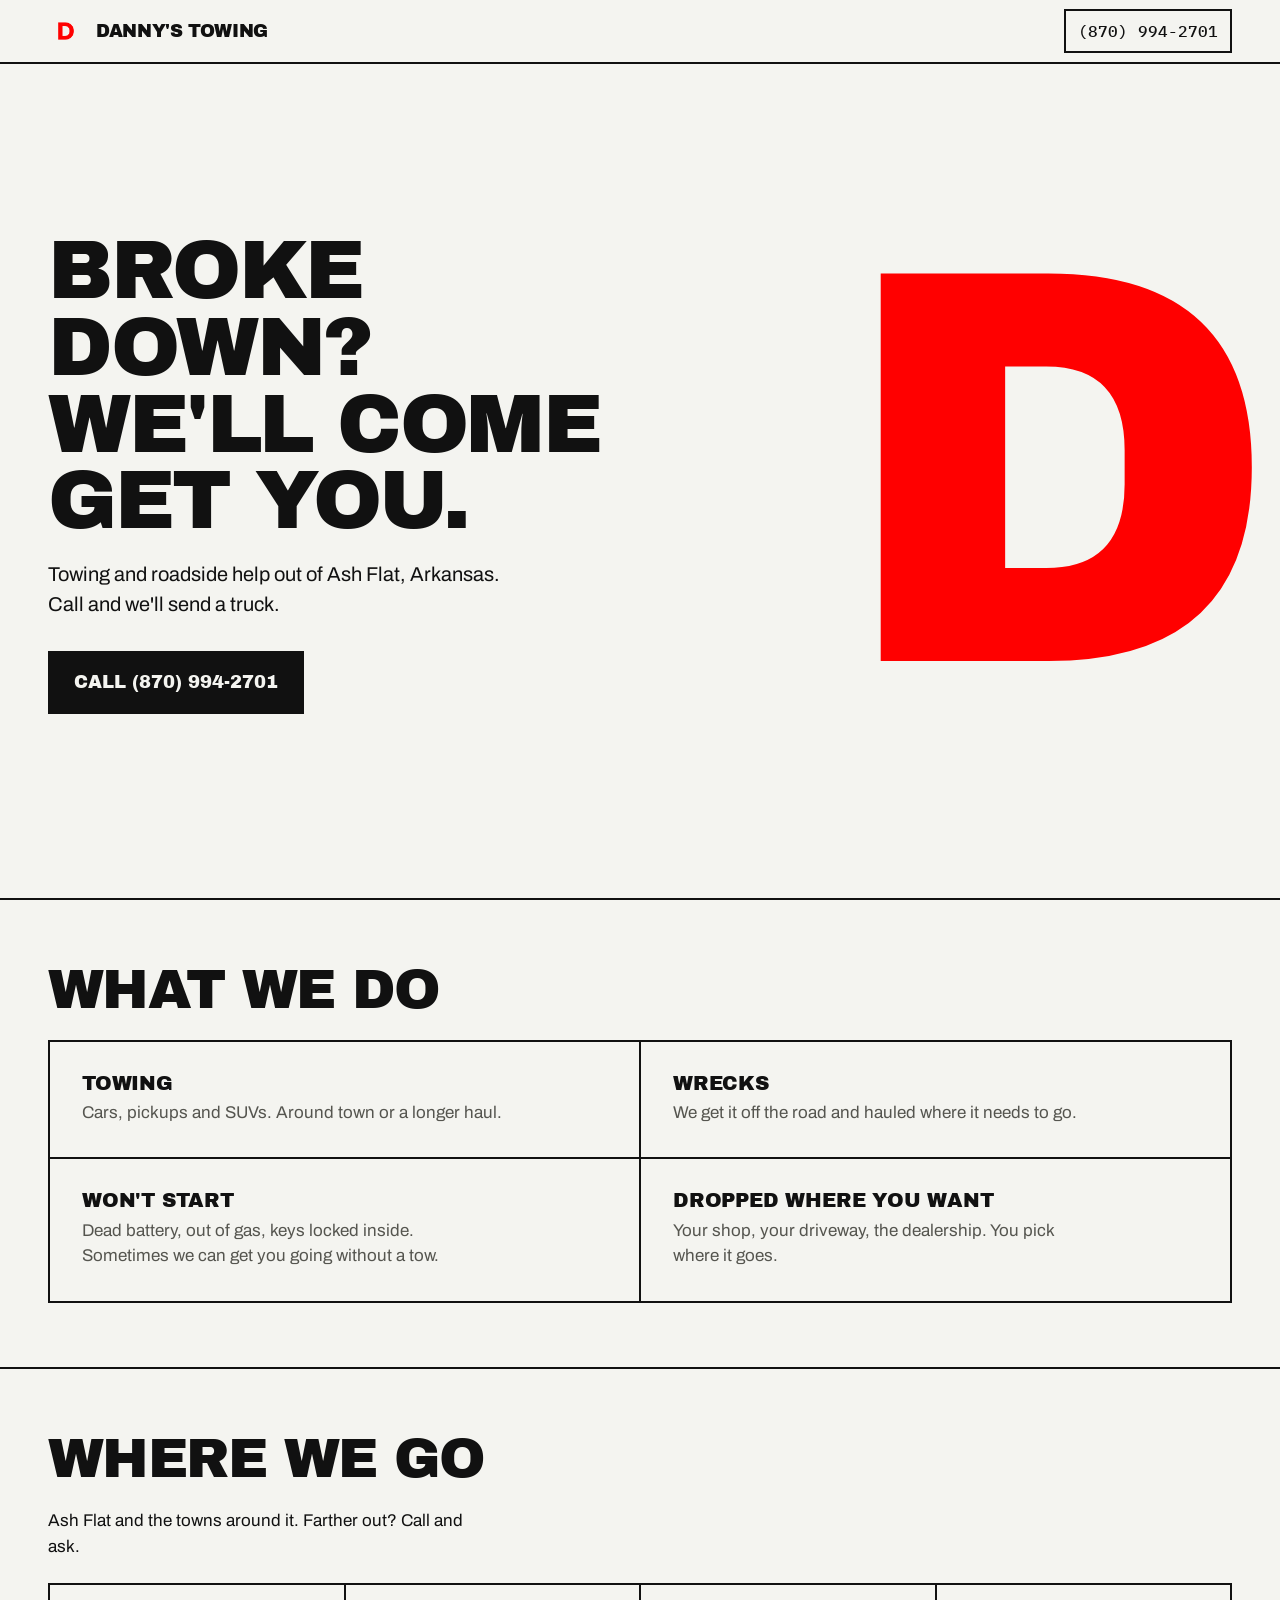
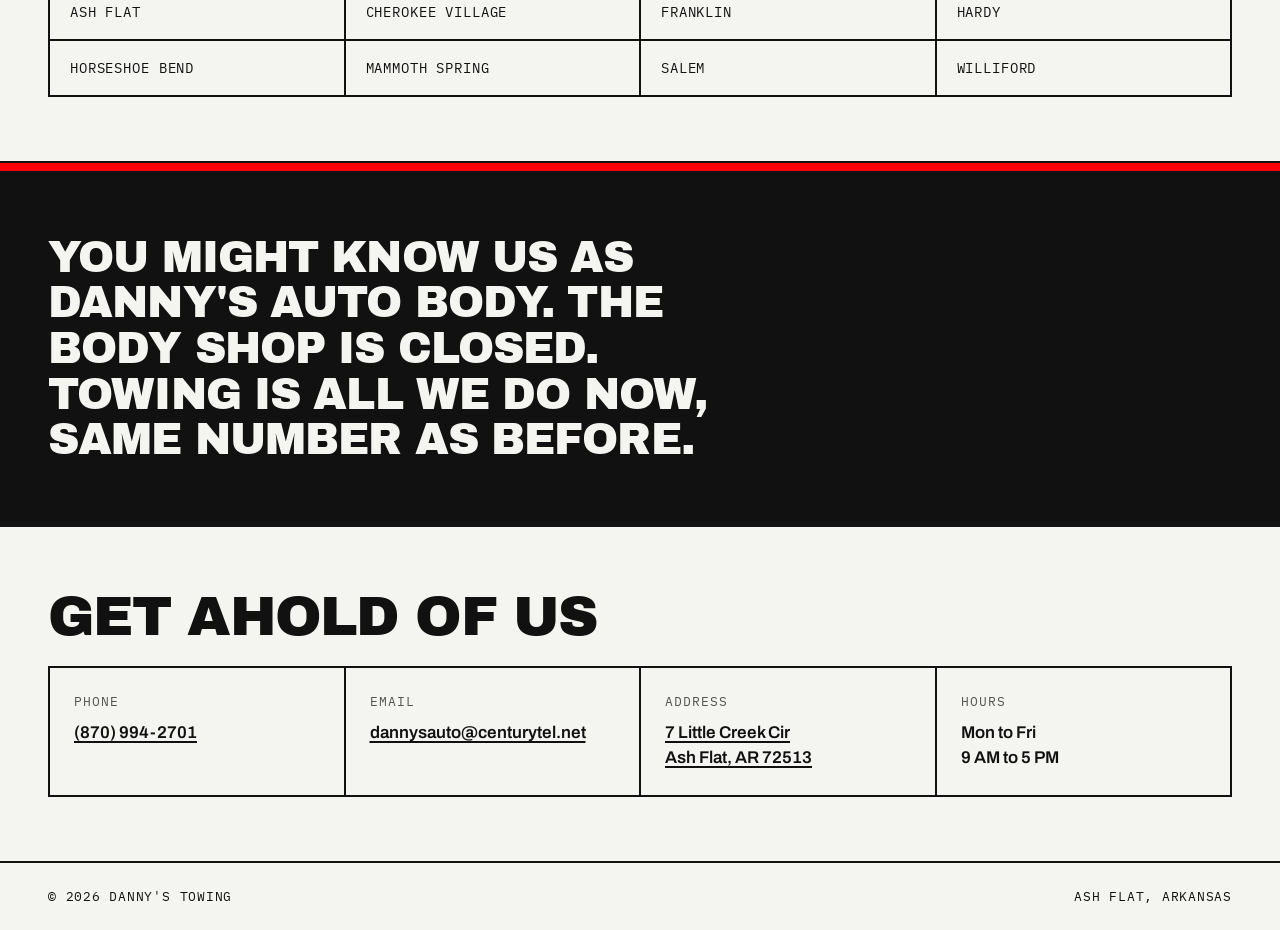
==== index.html @ 814b2eed "feat: initial one-page towing site with gate checks and repo skeleton Co-Authored-By: Claude Fable 5" ====
<!doctype html>
<html lang="en">
<head>
<meta charset="utf-8">
<meta name="viewport" content="width=device-width, initial-scale=1">
<title>Danny's Towing | Ash Flat, AR | (870) 994-2701</title>
<meta name="description" content="Towing and roadside help in Ash Flat, Cherokee Village, Hardy, Salem and the Spring River area of Arkansas. Call Danny's Towing at (870) 994-2701.">
<meta property="og:title" content="Danny's Towing, Ash Flat AR">
<meta property="og:description" content="Broke down? Call (870) 994-2701 and we'll send a truck.">
<meta property="og:type" content="website">
<link rel="icon" href="assets/d-mark.png">
<link rel="preconnect" href="https://fonts.googleapis.com">
<link rel="preconnect" href="https://fonts.gstatic.com" crossorigin>
<link href="https://fonts.googleapis.com/css2?family=Archivo+Black&family=Archivo:wght@400;600&family=IBM+Plex+Mono:wght@400;500&display=swap" rel="stylesheet">
<link rel="stylesheet" href="style.css">
<script type="application/ld+json">
{
  "@context": "https://schema.org",
  "@type": "AutomotiveBusiness",
  "name": "Danny's Towing",
  "alternateName": "Danny's Auto Body Sales & Towing",
  "telephone": "+18709942701",
  "email": "dannysauto@centurytel.net",
  "url": "https://dannystowing.net/",
  "address": {
    "@type": "PostalAddress",
    "streetAddress": "7 Little Creek Cir",
    "addressLocality": "Ash Flat",
    "addressRegion": "AR",
    "postalCode": "72513",
    "addressCountry": "US"
  },
  "openingHoursSpecification": [{
    "@type": "OpeningHoursSpecification",
    "dayOfWeek": ["Monday", "Tuesday", "Wednesday", "Thursday", "Friday"],
    "opens": "09:00",
    "closes": "17:00"
  }],
  "areaServed": [
    {"@type": "City", "name": "Ash Flat"},
    {"@type": "City", "name": "Cherokee Village"},
    {"@type": "City", "name": "Franklin"},
    {"@type": "City", "name": "Hardy"},
    {"@type": "City", "name": "Horseshoe Bend"},
    {"@type": "City", "name": "Mammoth Spring"},
    {"@type": "City", "name": "Salem"},
    {"@type": "City", "name": "Williford"}
  ]
}
</script>
</head>
<body>

<header class="top">
  <a class="brand" href="#top"><img src="assets/d-mark.png" alt="" width="36" height="36"><span>Danny's Towing</span></a>
  <a class="top-call" href="tel:+18709942701">(870) 994-2701</a>
</header>

<main id="top">

<section class="hero">
  <div class="hero-copy">
    <h1>Broke down?<br>We'll come get you.</h1>
    <p>Towing and roadside help out of Ash Flat, Arkansas. Call and we'll send a truck.</p>
    <a class="btn" href="tel:+18709942701">Call (870) 994-2701</a>
  </div>
  <div class="hero-mark" aria-hidden="true">D</div>
</section>

<section class="services" id="services">
  <h2>What we do</h2>
  <div class="grid">
    <div>
      <h3>Towing</h3>
      <p>Cars, pickups and SUVs. Around town or a longer haul.</p>
    </div>
    <div>
      <h3>Wrecks</h3>
      <p>We get it off the road and hauled where it needs to go.</p>
    </div>
    <div>
      <h3>Won't start</h3>
      <p>Dead battery, out of gas, keys locked inside. Sometimes we can get you going without a tow.</p>
    </div>
    <div>
      <h3>Dropped where you want</h3>
      <p>Your shop, your driveway, the dealership. You pick where it goes.</p>
    </div>
  </div>
</section>

<section class="areas" id="areas">
  <h2>Where we go</h2>
  <p>Ash Flat and the towns around it. Farther out? Call and ask.</p>
  <ul class="towns">
    <li>Ash Flat</li>
    <li>Cherokee Village</li>
    <li>Franklin</li>
    <li>Hardy</li>
    <li>Horseshoe Bend</li>
    <li>Mammoth Spring</li>
    <li>Salem</li>
    <li>Williford</li>
  </ul>
</section>

<section class="about">
  <p>You might know us as Danny's Auto Body. The body shop is closed. Towing is all we do now, same number as before.</p>
</section>

<section class="contact" id="contact">
  <h2>Get ahold of us</h2>
  <dl>
    <div>
      <dt>Phone</dt>
      <dd><a href="tel:+18709942701">(870) 994-2701</a></dd>
    </div>
    <div>
      <dt>Email</dt>
      <dd><a href="mailto:dannysauto@centurytel.net">dannysauto@centurytel.net</a></dd>
    </div>
    <div>
      <dt>Address</dt>
      <dd><a href="https://www.google.com/maps/search/?api=1&amp;query=7+Little+Creek+Cir+Ash+Flat+AR+72513" rel="noopener">7 Little Creek Cir<br>Ash Flat, AR 72513</a></dd>
    </div>
    <div>
      <dt>Hours</dt>
      <dd>Mon to Fri<br>9 AM to 5 PM</dd>
    </div>
  </dl>
</section>

</main>

<footer>
  <span>&copy; 2026 Danny's Towing</span>
  <span>Ash Flat, Arkansas</span>
</footer>

<a class="call-bar" href="tel:+18709942701">Call (870) 994-2701</a>

</body>
</html>
---- style.css ----
/* Danny's Towing. Swiss industrial print: paper, ink, one red. No radius, no shadows, no motion. */
:root {
  --paper: #F4F4F0;
  --ink: #111111;
  --red: #FF0000;
  --mute: #55554F;
  --display: "Archivo Black", "Arial Black", sans-serif;
  --body: "Archivo", Arial, sans-serif;
  --mono: "IBM Plex Mono", "Courier New", monospace;
  --pad: clamp(1rem, 4vw, 3rem);
}
* { box-sizing: border-box; }
body {
  margin: 0;
  background: var(--paper);
  color: var(--ink);
  font-family: var(--body);
  font-size: 1.0625rem;
  line-height: 1.5;
}
a { color: inherit; }
img { display: block; }
h1, h2, h3 {
  font-family: var(--display);
  font-weight: 400;
  text-transform: uppercase;
  letter-spacing: -0.03em;
  line-height: 0.92;
  margin: 0;
}
h2 { font-size: clamp(2rem, 5vw, 3.5rem); margin-bottom: 1.5rem; }
h3 { font-size: 1.25rem; letter-spacing: -0.01em; margin-bottom: 0.5rem; }
p { margin: 0 0 1rem; max-width: 42ch; }

/* header */
.top {
  position: sticky; top: 0; z-index: 10;
  display: flex; align-items: center; justify-content: space-between;
  height: 64px; padding: 0 var(--pad);
  background: var(--paper);
  border-bottom: 2px solid var(--ink);
}
.brand { display: flex; align-items: center; gap: 0.75rem; text-decoration: none; font-family: var(--display); font-size: 1.125rem; text-transform: uppercase; letter-spacing: -0.02em; white-space: nowrap; }
.top-call { font-family: var(--mono); font-weight: 500; font-size: 1rem; text-decoration: none; padding: 0.5rem 0.75rem; border: 2px solid var(--ink); white-space: nowrap; }
.top-call:hover { background: var(--ink); color: var(--paper); }

/* hero */
.hero {
  display: grid; grid-template-columns: 1fr 1fr; align-items: center;
  min-height: calc(100dvh - 64px);
  padding: 2rem var(--pad) 3rem;
  border-bottom: 2px solid var(--ink);
  overflow: hidden;
}
.hero h1 { font-size: clamp(2.5rem, 6.5vw, 5.5rem); margin-bottom: 1.25rem; }
.hero p { font-size: 1.25rem; margin-bottom: 2rem; }
.hero-mark {
  font-family: var(--display); color: var(--red);
  font-size: clamp(14rem, 44vw, 38rem); line-height: 0.75;
  justify-self: end; margin-right: -0.08em; user-select: none;
}
.btn {
  display: inline-block; text-decoration: none;
  font-family: var(--display); text-transform: uppercase; font-size: 1.125rem;
  background: var(--ink); color: var(--paper);
  padding: 1rem 1.5rem; border: 2px solid var(--ink);
  white-space: nowrap;
}
.btn:hover { background: var(--red); border-color: var(--red); }
.btn:active, .call-bar:active, .top-call:active { transform: translateY(1px); }

/* sections */
section { padding: 4rem var(--pad); }
.services { border-bottom: 2px solid var(--ink); }
.grid { display: grid; grid-template-columns: 1fr 1fr; gap: 2px; background: var(--ink); border: 2px solid var(--ink); }
.grid > div { background: var(--paper); padding: 2rem; }
.grid p { margin: 0; color: var(--mute); }

.areas { border-bottom: 2px solid var(--ink); }
.towns {
  list-style: none; margin: 1.5rem 0 0; padding: 0;
  display: grid; grid-template-columns: repeat(4, 1fr); gap: 2px;
  background: var(--ink); border: 2px solid var(--ink);
}
.towns li { background: var(--paper); padding: 1rem 1.25rem; font-family: var(--mono); text-transform: uppercase; letter-spacing: 0.06em; font-size: 0.9rem; }

.about { background: var(--ink); color: var(--paper); border-top: 8px solid var(--red); }
.about p { font-family: var(--display); text-transform: uppercase; letter-spacing: -0.02em; line-height: 1.05; font-size: clamp(1.5rem, 3.4vw, 2.75rem); max-width: 26ch; margin: 0; }

.contact dl { display: grid; grid-template-columns: repeat(4, 1fr); gap: 2px; margin: 0; background: var(--ink); border: 2px solid var(--ink); }
.contact dl > div { background: var(--paper); padding: 1.5rem; min-width: 0; }
.contact dt { font-family: var(--mono); text-transform: uppercase; letter-spacing: 0.08em; font-size: 0.8rem; color: var(--mute); margin-bottom: 0.5rem; }
.contact dd { margin: 0; font-weight: 600; overflow-wrap: anywhere; }
.contact a { text-decoration-thickness: 2px; text-underline-offset: 3px; }
.contact a:hover { color: var(--red); }

footer {
  display: flex; justify-content: space-between; gap: 1rem; flex-wrap: wrap;
  padding: 1.5rem var(--pad);
  border-top: 2px solid var(--ink);
  font-family: var(--mono); font-size: 0.8rem; text-transform: uppercase; letter-spacing: 0.06em;
}

/* mobile call bar: the whole point of the page is the phone number */
.call-bar {
  display: none; position: fixed; left: 0; right: 0; bottom: 0; z-index: 10;
  background: var(--red); color: #fff; text-decoration: none; text-align: center;
  font-family: var(--display); text-transform: uppercase; font-size: 1.25rem;
  padding: 1rem; border-top: 2px solid var(--ink);
}

@media (max-width: 767px) {
  .top-call { display: none; }
  .call-bar { display: block; }
  footer { padding-bottom: 5.5rem; }
  .hero { grid-template-columns: 1fr; min-height: 0; padding-top: 2.5rem; }
  .hero-mark { font-size: 10rem; justify-self: start; margin: 1.5rem 0 0 -0.06em; }
  .grid, .contact dl { grid-template-columns: 1fr; }
  .towns { grid-template-columns: 1fr 1fr; }
  section { padding: 3rem var(--pad); }
}
@media (prefers-reduced-motion: reduce) {
  .btn:active, .call-bar:active, .top-call:active { transform: none; }
}
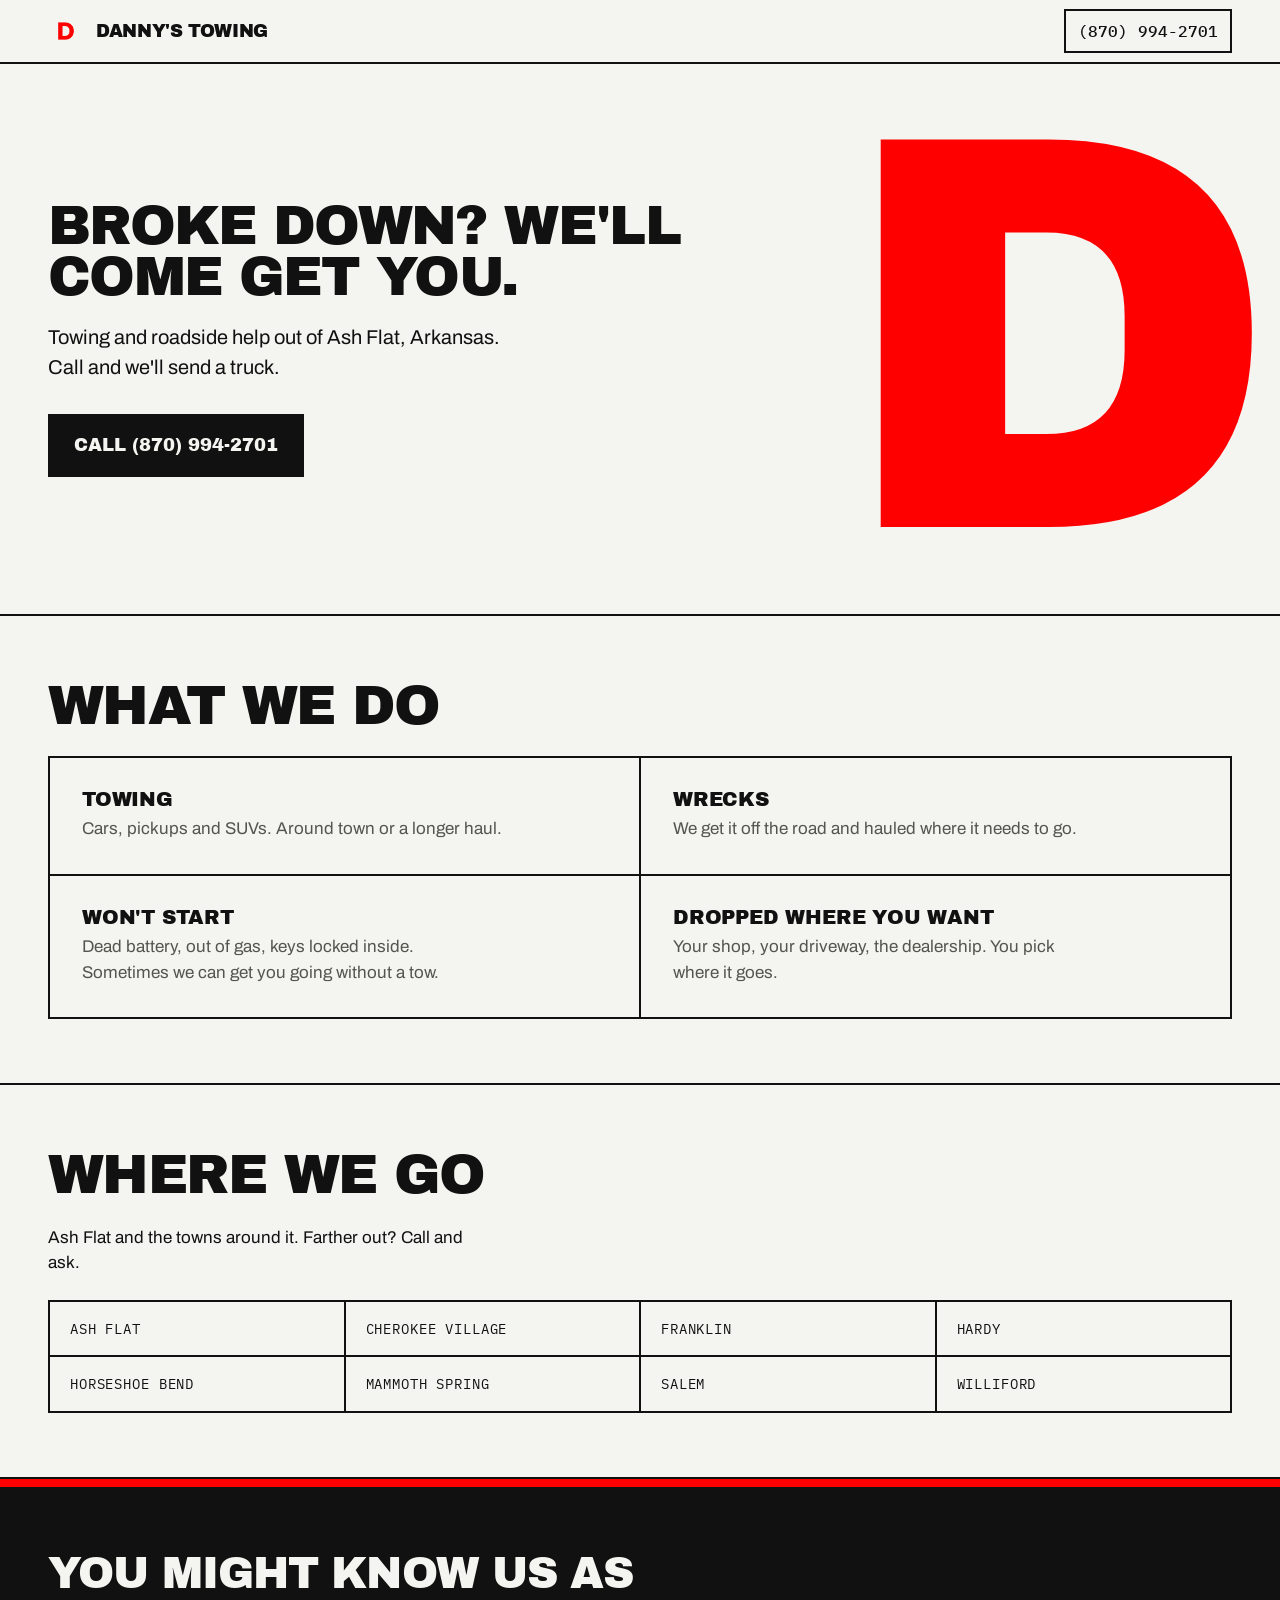
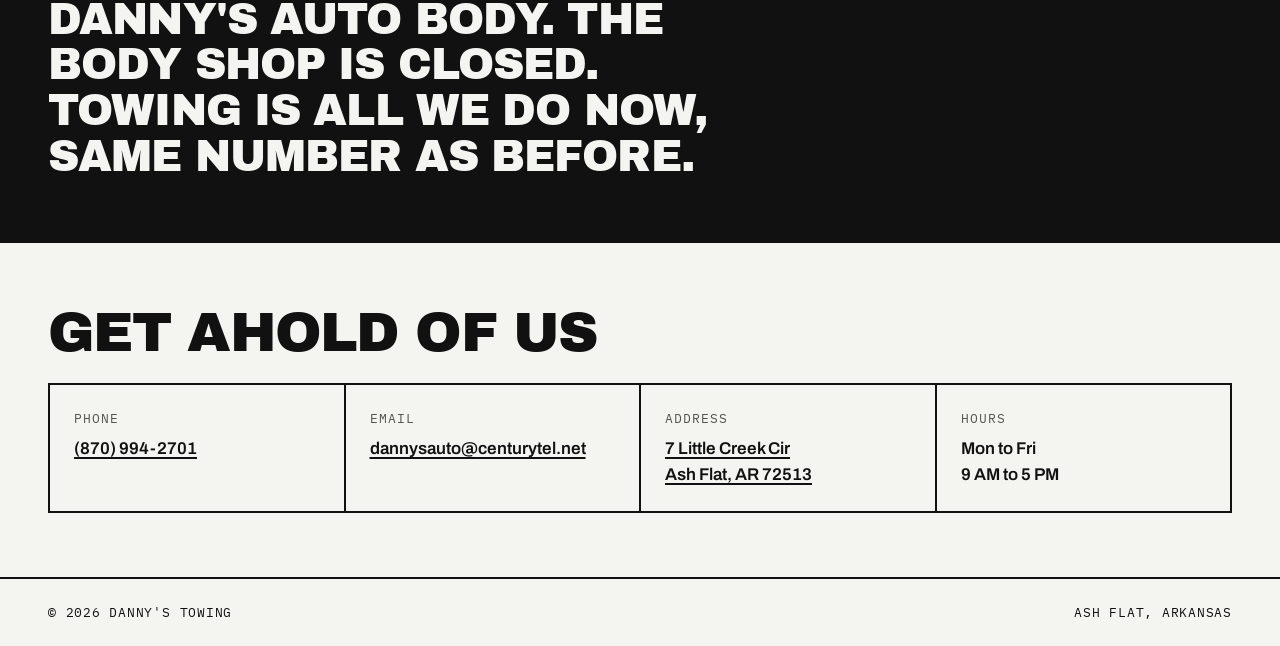
==== commit 005c196e: "fix(hero): keep headline to two lines on desktop, size hero by content Co-Authored-By: Claude Fable " ====
--- a/index.html
+++ b/index.html
@@ -60,7 +60,7 @@
 
 <section class="hero">
   <div class="hero-copy">
-    <h1>Broke down?<br>We'll come get you.</h1>
+    <h1>Broke down? We'll come get you.</h1>
     <p>Towing and roadside help out of Ash Flat, Arkansas. Call and we'll send a truck.</p>
     <a class="btn" href="tel:+18709942701">Call (870) 994-2701</a>
   </div>
--- a/style.css
+++ b/style.css
@@ -46,13 +46,13 @@
 
 /* hero */
 .hero {
-  display: grid; grid-template-columns: 1fr 1fr; align-items: center;
-  min-height: calc(100dvh - 64px);
-  padding: 2rem var(--pad) 3rem;
+  display: grid; grid-template-columns: 1.2fr 1fr; align-items: center;
+  min-height: 0;
+  padding: 4rem var(--pad) 4rem;
   border-bottom: 2px solid var(--ink);
   overflow: hidden;
 }
-.hero h1 { font-size: clamp(2.5rem, 6.5vw, 5.5rem); margin-bottom: 1.25rem; }
+.hero h1 { font-size: clamp(2.5rem, 4.3vw, 5rem); margin-bottom: 1.25rem; }
 .hero p { font-size: 1.25rem; margin-bottom: 2rem; }
 .hero-mark {
   font-family: var(--display); color: var(--red);
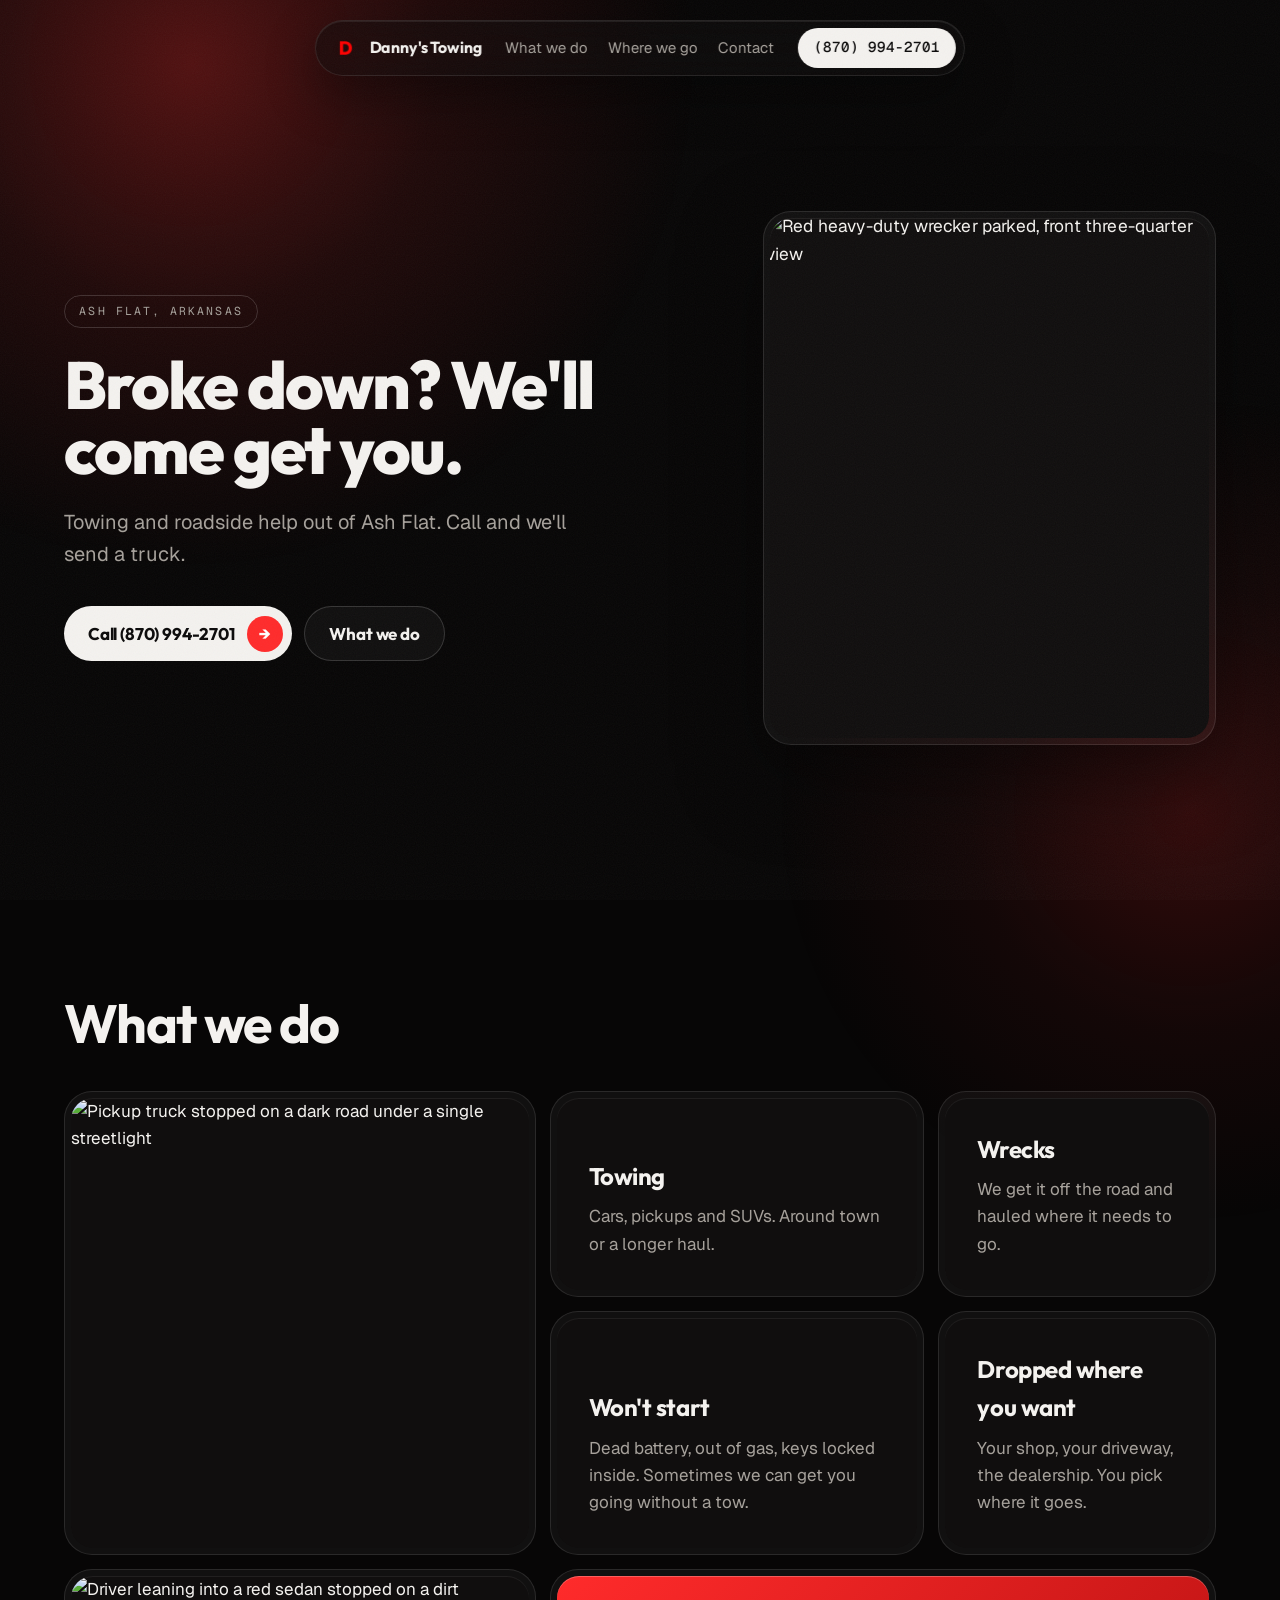
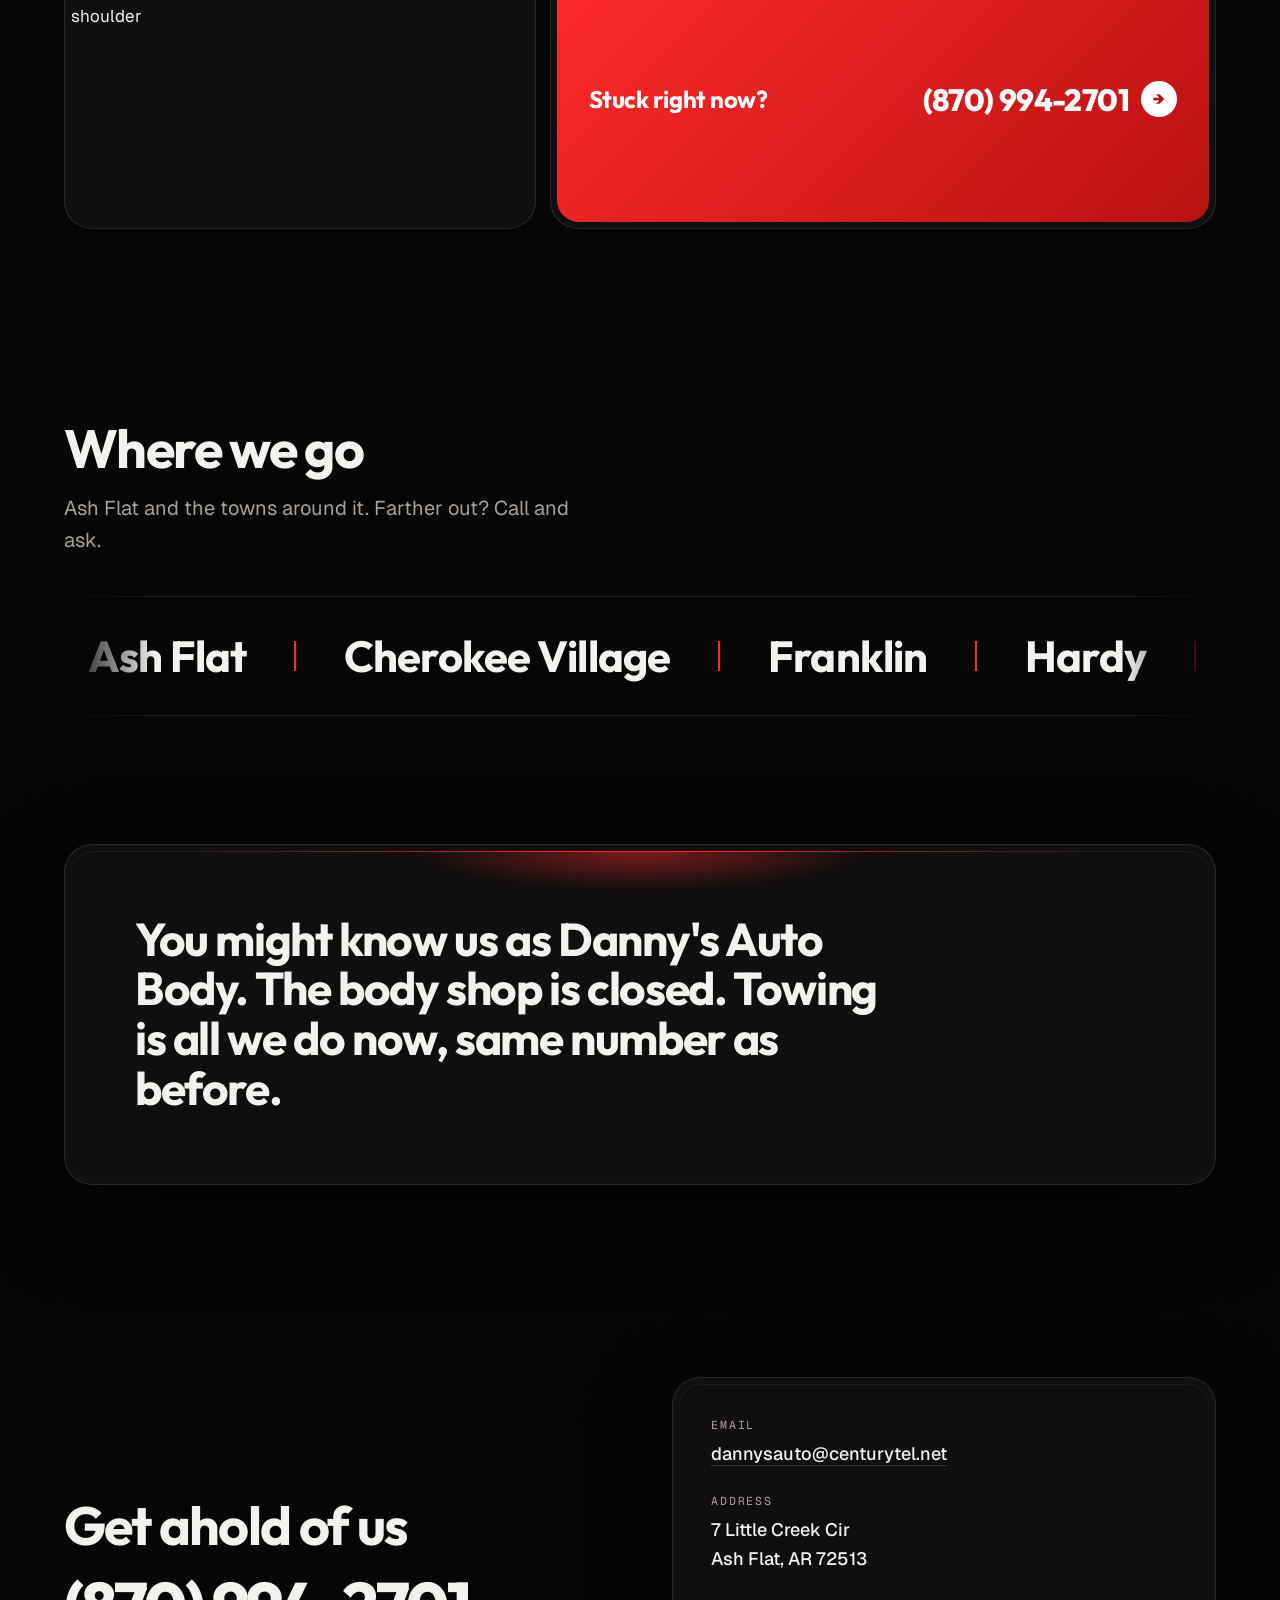
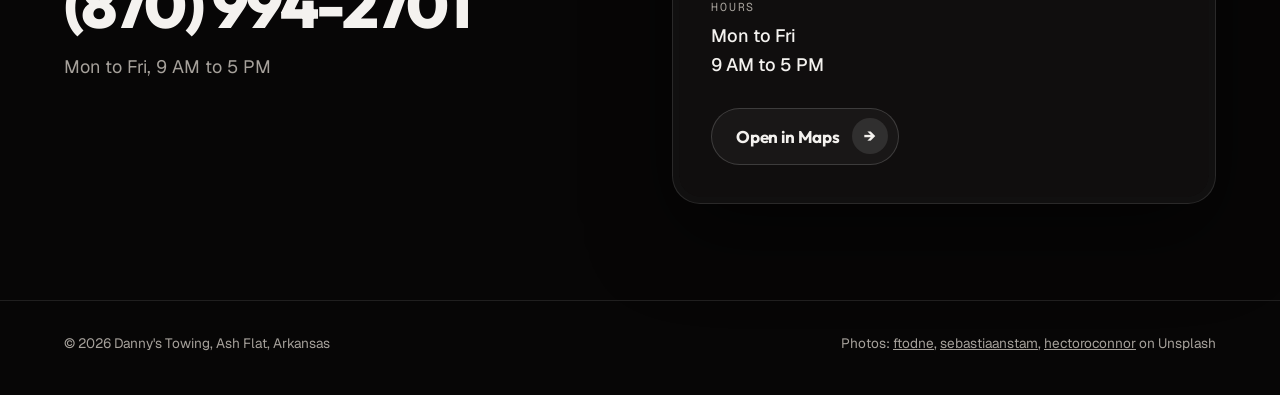
==== commit 8350d2d8: "feat(design): v2 dark high-end redesign with photos, bento services, glass nav and scroll reveals Co" ====
--- a/index.html
+++ b/index.html
@@ -8,11 +8,15 @@
 <meta property="og:title" content="Danny's Towing, Ash Flat AR">
 <meta property="og:description" content="Broke down? Call (870) 994-2701 and we'll send a truck.">
 <meta property="og:type" content="website">
+<meta property="og:image" content="https://images.unsplash.com/photo-1778539243389-7b39fb54a15b?auto=format&fit=crop&w=1200&h=630&q=70">
+<meta name="theme-color" content="#070606">
 <link rel="icon" href="assets/d-mark.png">
 <link rel="preconnect" href="https://fonts.googleapis.com">
 <link rel="preconnect" href="https://fonts.gstatic.com" crossorigin>
-<link href="https://fonts.googleapis.com/css2?family=Archivo+Black&family=Archivo:wght@400;600&family=IBM+Plex+Mono:wght@400;500&display=swap" rel="stylesheet">
+<link rel="preconnect" href="https://images.unsplash.com">
+<link href="https://fonts.googleapis.com/css2?family=Outfit:wght@500;700;800&family=Geist:wght@400;500;600&family=Geist+Mono:wght@400;500&display=swap" rel="stylesheet">
 <link rel="stylesheet" href="style.css">
+<script>document.documentElement.classList.add("js");</script>
 <script type="application/ld+json">
 {
   "@context": "https://schema.org",
@@ -51,93 +55,160 @@
 </head>
 <body>
 
-<header class="top">
-  <a class="brand" href="#top"><img src="assets/d-mark.png" alt="" width="36" height="36"><span>Danny's Towing</span></a>
-  <a class="top-call" href="tel:+18709942701">(870) 994-2701</a>
+<div class="grain" aria-hidden="true"></div>
+<div class="orb orb-a" aria-hidden="true"></div>
+<div class="orb orb-b" aria-hidden="true"></div>
+
+<header class="nav">
+  <a class="brand" href="#top">
+    <img src="assets/d-mark.png" alt="" width="28" height="28">
+    <span>Danny's Towing</span>
+  </a>
+  <nav class="links">
+    <a href="#services">What we do</a>
+    <a href="#areas">Where we go</a>
+    <a href="#contact">Contact</a>
+  </nav>
+  <a class="nav-call" href="tel:+18709942701">(870) 994-2701</a>
 </header>
 
 <main id="top">
 
 <section class="hero">
   <div class="hero-copy">
-    <h1>Broke down? We'll come get you.</h1>
-    <p>Towing and roadside help out of Ash Flat, Arkansas. Call and we'll send a truck.</p>
-    <a class="btn" href="tel:+18709942701">Call (870) 994-2701</a>
-  </div>
-  <div class="hero-mark" aria-hidden="true">D</div>
+    <span class="chip reveal">Ash Flat, Arkansas</span>
+    <h1 class="reveal" style="--i:1">Broke down? We'll come get you.</h1>
+    <p class="lead reveal" style="--i:2">Towing and roadside help out of Ash Flat. Call and we'll send a truck.</p>
+    <div class="actions reveal" style="--i:3">
+      <a class="btn btn-primary" href="tel:+18709942701">Call (870) 994-2701<span class="btn-icon" aria-hidden="true">&rarr;</span></a>
+      <a class="btn btn-ghost" href="#services">What we do</a>
+    </div>
+  </div>
+  <div class="hero-media reveal" style="--i:2">
+    <div class="shell">
+      <div class="core">
+        <img src="https://images.unsplash.com/photo-1778539243389-7b39fb54a15b?auto=format&fit=crop&w=1100&h=1300&q=75" alt="Red heavy-duty wrecker parked, front three-quarter view" width="1100" height="1300" fetchpriority="high">
+      </div>
+    </div>
+  </div>
 </section>
 
 <section class="services" id="services">
-  <h2>What we do</h2>
-  <div class="grid">
-    <div>
-      <h3>Towing</h3>
-      <p>Cars, pickups and SUVs. Around town or a longer haul.</p>
-    </div>
-    <div>
-      <h3>Wrecks</h3>
-      <p>We get it off the road and hauled where it needs to go.</p>
-    </div>
-    <div>
-      <h3>Won't start</h3>
-      <p>Dead battery, out of gas, keys locked inside. Sometimes we can get you going without a tow.</p>
-    </div>
-    <div>
-      <h3>Dropped where you want</h3>
-      <p>Your shop, your driveway, the dealership. You pick where it goes.</p>
-    </div>
+  <h2 class="reveal">What we do</h2>
+  <div class="bento">
+    <div class="cell media tall reveal" style="--i:1">
+      <div class="core">
+        <img src="https://images.unsplash.com/photo-1610641018556-030e920d6999?auto=format&fit=crop&w=900&h=1200&q=70" alt="Pickup truck stopped on a dark road under a single streetlight" width="900" height="1200" loading="lazy">
+      </div>
+    </div>
+    <div class="cell text wide reveal" style="--i:2">
+      <div class="core">
+        <h3>Towing</h3>
+        <p>Cars, pickups and SUVs. Around town or a longer haul.</p>
+      </div>
+    </div>
+    <div class="cell text reveal" style="--i:3">
+      <div class="core">
+        <h3>Wrecks</h3>
+        <p>We get it off the road and hauled where it needs to go.</p>
+      </div>
+    </div>
+    <div class="cell text wide reveal" style="--i:2">
+      <div class="core">
+        <h3>Won't start</h3>
+        <p>Dead battery, out of gas, keys locked inside. Sometimes we can get you going without a tow.</p>
+      </div>
+    </div>
+    <div class="cell text reveal" style="--i:3">
+      <div class="core">
+        <h3>Dropped where you want</h3>
+        <p>Your shop, your driveway, the dealership. You pick where it goes.</p>
+      </div>
+    </div>
+    <div class="cell media reveal" style="--i:2">
+      <div class="core">
+        <img src="https://images.unsplash.com/photo-1757018567820-676b9495fdf6?auto=format&fit=crop&w=900&h=700&q=70" alt="Driver leaning into a red sedan stopped on a dirt shoulder" width="900" height="700" loading="lazy">
+      </div>
+    </div>
+    <a class="cell cta wider reveal" style="--i:3" href="tel:+18709942701">
+      <div class="core">
+        <span class="cta-label">Stuck right now?</span>
+        <span class="cta-phone">(870) 994-2701<span class="btn-icon" aria-hidden="true">&rarr;</span></span>
+      </div>
+    </a>
   </div>
 </section>
 
 <section class="areas" id="areas">
-  <h2>Where we go</h2>
-  <p>Ash Flat and the towns around it. Farther out? Call and ask.</p>
-  <ul class="towns">
-    <li>Ash Flat</li>
-    <li>Cherokee Village</li>
-    <li>Franklin</li>
-    <li>Hardy</li>
-    <li>Horseshoe Bend</li>
-    <li>Mammoth Spring</li>
-    <li>Salem</li>
-    <li>Williford</li>
-  </ul>
+  <div class="areas-head">
+    <h2 class="reveal">Where we go</h2>
+    <p class="lead reveal" style="--i:1">Ash Flat and the towns around it. Farther out? Call and ask.</p>
+  </div>
+  <div class="marquee reveal" style="--i:2" aria-label="Towns we serve">
+    <ul class="track">
+      <li>Ash Flat</li><li>Cherokee Village</li><li>Franklin</li><li>Hardy</li><li>Horseshoe Bend</li><li>Mammoth Spring</li><li>Salem</li><li>Williford</li>
+    </ul>
+    <ul class="track" aria-hidden="true">
+      <li>Ash Flat</li><li>Cherokee Village</li><li>Franklin</li><li>Hardy</li><li>Horseshoe Bend</li><li>Mammoth Spring</li><li>Salem</li><li>Williford</li>
+    </ul>
+  </div>
 </section>
 
 <section class="about">
-  <p>You might know us as Danny's Auto Body. The body shop is closed. Towing is all we do now, same number as before.</p>
+  <div class="shell reveal">
+    <div class="core">
+      <p>You might know us as Danny's Auto Body. The body shop is closed. Towing is all we do now, same number as before.</p>
+    </div>
+  </div>
 </section>
 
 <section class="contact" id="contact">
-  <h2>Get ahold of us</h2>
-  <dl>
-    <div>
-      <dt>Phone</dt>
-      <dd><a href="tel:+18709942701">(870) 994-2701</a></dd>
-    </div>
-    <div>
-      <dt>Email</dt>
-      <dd><a href="mailto:dannysauto@centurytel.net">dannysauto@centurytel.net</a></dd>
-    </div>
-    <div>
-      <dt>Address</dt>
-      <dd><a href="https://www.google.com/maps/search/?api=1&amp;query=7+Little+Creek+Cir+Ash+Flat+AR+72513" rel="noopener">7 Little Creek Cir<br>Ash Flat, AR 72513</a></dd>
-    </div>
-    <div>
-      <dt>Hours</dt>
-      <dd>Mon to Fri<br>9 AM to 5 PM</dd>
-    </div>
-  </dl>
+  <div class="contact-copy">
+    <h2 class="reveal">Get ahold of us</h2>
+    <a class="big-phone reveal" style="--i:1" href="tel:+18709942701">(870) 994-2701</a>
+    <p class="hours reveal" style="--i:2">Mon to Fri, 9 AM to 5 PM</p>
+  </div>
+  <div class="shell reveal" style="--i:2">
+    <div class="core">
+      <dl>
+        <div>
+          <dt>Email</dt>
+          <dd><a href="mailto:dannysauto@centurytel.net">dannysauto@centurytel.net</a></dd>
+        </div>
+        <div>
+          <dt>Address</dt>
+          <dd>7 Little Creek Cir<br>Ash Flat, AR 72513</dd>
+        </div>
+        <div>
+          <dt>Hours</dt>
+          <dd>Mon to Fri<br>9 AM to 5 PM</dd>
+        </div>
+      </dl>
+      <a class="btn btn-ghost" href="https://www.google.com/maps/search/?api=1&amp;query=7+Little+Creek+Cir+Ash+Flat+AR+72513" rel="noopener">Open in Maps<span class="btn-icon" aria-hidden="true">&rarr;</span></a>
+    </div>
+  </div>
 </section>
 
 </main>
 
 <footer>
-  <span>&copy; 2026 Danny's Towing</span>
-  <span>Ash Flat, Arkansas</span>
+  <span>&copy; 2026 Danny's Towing, Ash Flat, Arkansas</span>
+  <span class="credits">Photos: <a href="https://unsplash.com/@ftodne" rel="noopener">ftodne</a>, <a href="https://unsplash.com/@sebastiaanstam" rel="noopener">sebastiaanstam</a>, <a href="https://unsplash.com/@hectoroconnor" rel="noopener">hectoroconnor</a> on Unsplash</span>
 </footer>
 
 <a class="call-bar" href="tel:+18709942701">Call (870) 994-2701</a>
+
+<script>
+(function () {
+  var reduce = window.matchMedia("(prefers-reduced-motion: reduce)").matches;
+  var els = document.querySelectorAll(".reveal");
+  if (reduce || !("IntersectionObserver" in window)) { els.forEach(function (e) { e.classList.add("in"); }); return; }
+  var io = new IntersectionObserver(function (entries) {
+    entries.forEach(function (en) { if (en.isIntersecting) { en.target.classList.add("in"); io.unobserve(en.target); } });
+  }, { rootMargin: "0px 0px -10% 0px", threshold: 0.15 });
+  els.forEach(function (e) { io.observe(e); });
+})();
+</script>
 
 </body>
 </html>
--- a/style.css
+++ b/style.css
@@ -1,124 +1,278 @@
-/* Danny's Towing. Swiss industrial print: paper, ink, one red. No radius, no shadows, no motion. */
+/* Danny's Towing v2. Dark, night-on-the-shoulder. One red. Pills for controls, 28px shells for cards. */
 :root {
-  --paper: #F4F4F0;
-  --ink: #111111;
-  --red: #FF0000;
-  --mute: #55554F;
-  --display: "Archivo Black", "Arial Black", sans-serif;
-  --body: "Archivo", Arial, sans-serif;
-  --mono: "IBM Plex Mono", "Courier New", monospace;
-  --pad: clamp(1rem, 4vw, 3rem);
+  --bg: #070606;
+  --text: #F4F2EF;
+  --muted: #A6A19B;
+  --red: #FF2B2B;
+  --line: rgba(255, 255, 255, 0.10);
+  --line-strong: rgba(255, 255, 255, 0.16);
+  --shell: rgba(255, 255, 255, 0.045);
+  --core: #100E0E;
+  --display: "Outfit", "Segoe UI", sans-serif;
+  --body: "Geist", "Segoe UI", sans-serif;
+  --mono: "Geist Mono", "Consolas", monospace;
+  --ease: cubic-bezier(0.32, 0.72, 0, 1);
+  --pad: clamp(1.25rem, 5vw, 5rem);
+  --r-shell: 28px;
+  --r-core: 22px;
+  --max: 1360px;
 }
 * { box-sizing: border-box; }
+html { background: var(--bg); }
 body {
   margin: 0;
-  background: var(--paper);
-  color: var(--ink);
+  background: var(--bg);
+  color: var(--text);
   font-family: var(--body);
   font-size: 1.0625rem;
-  line-height: 1.5;
+  line-height: 1.6;
+  -webkit-font-smoothing: antialiased;
+  overflow-x: hidden;
 }
 a { color: inherit; }
-img { display: block; }
-h1, h2, h3 {
-  font-family: var(--display);
-  font-weight: 400;
-  text-transform: uppercase;
-  letter-spacing: -0.03em;
-  line-height: 0.92;
-  margin: 0;
-}
-h2 { font-size: clamp(2rem, 5vw, 3.5rem); margin-bottom: 1.5rem; }
-h3 { font-size: 1.25rem; letter-spacing: -0.01em; margin-bottom: 0.5rem; }
-p { margin: 0 0 1rem; max-width: 42ch; }
-
-/* header */
-.top {
-  position: sticky; top: 0; z-index: 10;
-  display: flex; align-items: center; justify-content: space-between;
-  height: 64px; padding: 0 var(--pad);
-  background: var(--paper);
-  border-bottom: 2px solid var(--ink);
-}
-.brand { display: flex; align-items: center; gap: 0.75rem; text-decoration: none; font-family: var(--display); font-size: 1.125rem; text-transform: uppercase; letter-spacing: -0.02em; white-space: nowrap; }
-.top-call { font-family: var(--mono); font-weight: 500; font-size: 1rem; text-decoration: none; padding: 0.5rem 0.75rem; border: 2px solid var(--ink); white-space: nowrap; }
-.top-call:hover { background: var(--ink); color: var(--paper); }
+img { display: block; max-width: 100%; height: auto; }
+h1, h2, h3 { font-family: var(--display); margin: 0; letter-spacing: -0.03em; }
+h1 { font-weight: 800; font-size: clamp(2.75rem, 5.2vw, 5.25rem); line-height: 0.98; }
+h2 { font-weight: 700; font-size: clamp(2.25rem, 4.2vw, 3.75rem); line-height: 1.02; }
+h3 { font-weight: 700; font-size: 1.5rem; letter-spacing: -0.02em; margin-bottom: 0.5rem; }
+p { margin: 0; }
+.lead { font-size: 1.25rem; color: var(--muted); max-width: 40ch; }
+
+/* atmosphere */
+.grain {
+  position: fixed; inset: 0; z-index: 40; pointer-events: none; opacity: 0.045;
+  background-image: url("data:image/svg+xml;utf8,<svg xmlns='http://www.w3.org/2000/svg' width='160' height='160'><filter id='n'><feTurbulence type='fractalNoise' baseFrequency='0.9' numOctaves='2' stitchTiles='stitch'/></filter><rect width='160' height='160' filter='url(%23n)'/></svg>");
+}
+.orb {
+  position: fixed; z-index: 0; pointer-events: none; border-radius: 50%;
+  opacity: 0.55;
+}
+.orb-a { width: 90vw; height: 90vw; max-width: 1200px; max-height: 1200px; top: -40vw; left: -30vw; background: radial-gradient(circle, rgba(255, 43, 43, 0.55) 0%, rgba(255, 43, 43, 0.18) 30%, transparent 62%); }
+.orb-b { width: 70vw; height: 70vw; max-width: 900px; max-height: 900px; right: -28vw; bottom: -28vw; background: radial-gradient(circle, rgba(122, 20, 20, 0.7) 0%, rgba(122, 20, 20, 0.2) 35%, transparent 65%); }
+main, footer, .nav { position: relative; z-index: 1; }
+
+/* floating glass nav */
+.nav {
+  position: fixed; top: 1.25rem; left: 50%; transform: translateX(-50%); z-index: 30; width: max-content;
+  display: flex; align-items: center; gap: 1.5rem;
+  height: 56px; padding: 0 0.5rem 0 1rem;
+  border-radius: 999px;
+  background: rgba(16, 14, 14, 0.62);
+  border: 1px solid var(--line);
+  box-shadow: inset 0 1px 0 rgba(255, 255, 255, 0.08), 0 20px 50px rgba(0, 0, 0, 0.45);
+  backdrop-filter: blur(20px) saturate(160%);
+  -webkit-backdrop-filter: blur(20px) saturate(160%);
+  white-space: nowrap;
+}
+.brand { display: flex; align-items: center; gap: 0.6rem; text-decoration: none; font-family: var(--display); font-weight: 700; font-size: 1rem; letter-spacing: -0.01em; }
+.links { display: flex; gap: 1.25rem; font-size: 0.9375rem; color: var(--muted); }
+.links a { text-decoration: none; transition: color 300ms var(--ease); }
+.links a:hover { color: var(--text); }
+.nav-call {
+  font-family: var(--mono); font-size: 0.9rem; font-weight: 500; text-decoration: none;
+  padding: 0.55rem 1rem; border-radius: 999px;
+  background: var(--text); color: #0b0a0a;
+  transition: transform 500ms var(--ease), background 300ms var(--ease);
+}
+.nav-call:hover { background: #fff; }
+.nav-call:active { transform: scale(0.97); }
+
+/* double bezel */
+.shell {
+  background: var(--shell);
+  border: 1px solid var(--line);
+  border-radius: var(--r-shell);
+  padding: 6px;
+  box-shadow: 0 30px 80px rgba(0, 0, 0, 0.5);
+}
+.core {
+  background: var(--core);
+  border-radius: var(--r-core);
+  box-shadow: inset 0 1px 0 rgba(255, 255, 255, 0.07);
+  overflow: hidden;
+}
+
+/* buttons */
+.btn {
+  display: inline-flex; align-items: center; gap: 0.75rem;
+  text-decoration: none; font-family: var(--display); font-weight: 700; font-size: 1.0625rem; letter-spacing: -0.01em;
+  padding: 0.6rem 0.6rem 0.6rem 1.5rem; border-radius: 999px;
+  transition: transform 500ms var(--ease), background 300ms var(--ease), border-color 300ms var(--ease);
+  white-space: nowrap;
+}
+.btn:active { transform: scale(0.98); }
+.btn-primary { background: var(--text); color: #0b0a0a; }
+.btn-primary:hover { background: #fff; }
+.btn-ghost { background: rgba(255, 255, 255, 0.04); border: 1px solid var(--line-strong); color: var(--text); padding: 0.6rem 1.5rem; }
+.btn-ghost:hover { background: rgba(255, 255, 255, 0.08); }
+.btn-ghost .btn-icon { background: rgba(255, 255, 255, 0.1); color: var(--text); margin-right: -0.9rem; }
+.btn-icon {
+  display: inline-grid; place-items: center;
+  width: 2.25rem; height: 2.25rem; border-radius: 999px;
+  background: var(--red); color: #fff; font-size: 1.1rem;
+  transition: transform 500ms var(--ease);
+}
+.btn:hover .btn-icon { transform: translate(3px, -1px) scale(1.05); }
 
 /* hero */
 .hero {
-  display: grid; grid-template-columns: 1.2fr 1fr; align-items: center;
-  min-height: 0;
-  padding: 4rem var(--pad) 4rem;
-  border-bottom: 2px solid var(--ink);
-  overflow: hidden;
-}
-.hero h1 { font-size: clamp(2.5rem, 4.3vw, 5rem); margin-bottom: 1.25rem; }
-.hero p { font-size: 1.25rem; margin-bottom: 2rem; }
-.hero-mark {
-  font-family: var(--display); color: var(--red);
-  font-size: clamp(14rem, 44vw, 38rem); line-height: 0.75;
-  justify-self: end; margin-right: -0.08em; user-select: none;
-}
-.btn {
-  display: inline-block; text-decoration: none;
-  font-family: var(--display); text-transform: uppercase; font-size: 1.125rem;
-  background: var(--ink); color: var(--paper);
-  padding: 1rem 1.5rem; border: 2px solid var(--ink);
-  white-space: nowrap;
-}
-.btn:hover { background: var(--red); border-color: var(--red); }
-.btn:active, .call-bar:active, .top-call:active { transform: translateY(1px); }
+  max-width: var(--max); margin: 0 auto;
+  padding: 8.5rem var(--pad) 5rem;
+  display: grid; grid-template-columns: 7fr 5fr; gap: clamp(2rem, 5vw, 5rem); align-items: center;
+  min-height: min(100dvh, 960px);
+}
+.chip {
+  display: inline-block; margin-bottom: 1.5rem;
+  font-family: var(--mono); font-size: 0.72rem; text-transform: uppercase; letter-spacing: 0.18em;
+  padding: 0.4rem 0.9rem; border-radius: 999px;
+  border: 1px solid var(--line-strong); color: var(--muted);
+}
+.hero h1 { margin-bottom: 1.5rem; max-width: 14ch; }
+.hero .lead { margin-bottom: 2.25rem; }
+.actions { display: flex; gap: 0.75rem; flex-wrap: wrap; }
+.hero-media .core { aspect-ratio: 11 / 13; }
+.hero-media img { width: 100%; height: 100%; object-fit: cover; transform: scale(1.02); transition: transform 1200ms var(--ease); }
+.hero-media:hover img { transform: scale(1.06); }
 
 /* sections */
-section { padding: 4rem var(--pad); }
-.services { border-bottom: 2px solid var(--ink); }
-.grid { display: grid; grid-template-columns: 1fr 1fr; gap: 2px; background: var(--ink); border: 2px solid var(--ink); }
-.grid > div { background: var(--paper); padding: 2rem; }
-.grid p { margin: 0; color: var(--mute); }
-
-.areas { border-bottom: 2px solid var(--ink); }
-.towns {
-  list-style: none; margin: 1.5rem 0 0; padding: 0;
-  display: grid; grid-template-columns: repeat(4, 1fr); gap: 2px;
-  background: var(--ink); border: 2px solid var(--ink);
-}
-.towns li { background: var(--paper); padding: 1rem 1.25rem; font-family: var(--mono); text-transform: uppercase; letter-spacing: 0.06em; font-size: 0.9rem; }
-
-.about { background: var(--ink); color: var(--paper); border-top: 8px solid var(--red); }
-.about p { font-family: var(--display); text-transform: uppercase; letter-spacing: -0.02em; line-height: 1.05; font-size: clamp(1.5rem, 3.4vw, 2.75rem); max-width: 26ch; margin: 0; }
-
-.contact dl { display: grid; grid-template-columns: repeat(4, 1fr); gap: 2px; margin: 0; background: var(--ink); border: 2px solid var(--ink); }
-.contact dl > div { background: var(--paper); padding: 1.5rem; min-width: 0; }
-.contact dt { font-family: var(--mono); text-transform: uppercase; letter-spacing: 0.08em; font-size: 0.8rem; color: var(--mute); margin-bottom: 0.5rem; }
-.contact dd { margin: 0; font-weight: 600; overflow-wrap: anywhere; }
-.contact a { text-decoration-thickness: 2px; text-underline-offset: 3px; }
-.contact a:hover { color: var(--red); }
-
+section { position: relative; }
+.services, .areas, .about, .contact { max-width: var(--max); margin: 0 auto; padding: 6rem var(--pad); }
+.services h2 { margin-bottom: 2.5rem; }
+
+/* bento */
+.bento {
+  display: grid; gap: 14px;
+  grid-template-columns: repeat(12, 1fr);
+  grid-auto-rows: minmax(160px, auto);
+}
+.cell { display: block; text-decoration: none; background: var(--shell); border: 1px solid var(--line); border-radius: var(--r-shell); padding: 6px; }
+.cell .core { height: 100%; }
+.cell.text .core { padding: 2rem; display: flex; flex-direction: column; justify-content: flex-end; }
+.cell.text p { color: var(--muted); max-width: 34ch; }
+.cell.media .core { position: relative; }
+.cell.media img { position: absolute; inset: 0; width: 100%; height: 100%; object-fit: cover; }
+.cell.tall { grid-column: span 5; grid-row: span 2; }
+.cell.wide { grid-column: span 4; }
+.cell.text:not(.wide) { grid-column: span 3; }
+.cell.media:not(.tall) { grid-column: span 5; min-height: 260px; }
+.cell.cta { grid-column: span 7; }
+.cell.cta .core {
+  padding: 2rem; display: flex; align-items: center; justify-content: space-between; gap: 1.5rem; flex-wrap: wrap;
+  background: linear-gradient(135deg, #ff2b2b 0%, #b81111 100%);
+  box-shadow: inset 0 1px 0 rgba(255, 255, 255, 0.25);
+}
+.cta-label { font-family: var(--display); font-weight: 700; font-size: 1.5rem; color: #fff; letter-spacing: -0.02em; }
+.cta-phone { display: inline-flex; align-items: center; gap: 0.75rem; font-family: var(--display); font-weight: 800; font-size: clamp(1.5rem, 2.4vw, 2.25rem); color: #fff; letter-spacing: -0.02em; }
+.cta-phone .btn-icon { background: #fff; color: #b81111; }
+.cell.cta:hover .btn-icon { transform: translate(3px, -1px) scale(1.05); }
+
+/* areas + marquee */
+.areas { padding-bottom: 4rem; }
+.areas-head { margin-bottom: 2.5rem; }
+.areas-head h2 { margin-bottom: 1rem; }
+.marquee {
+  display: flex; overflow: hidden; gap: 0;
+  border-top: 1px solid var(--line); border-bottom: 1px solid var(--line);
+  padding: 1.5rem 0;
+  mask-image: linear-gradient(90deg, transparent, #000 8%, #000 92%, transparent);
+  -webkit-mask-image: linear-gradient(90deg, transparent, #000 8%, #000 92%, transparent);
+}
+.track {
+  list-style: none; margin: 0; padding: 0;
+  display: flex; flex-shrink: 0; gap: 0;
+  animation: slide 38s linear infinite;
+}
+.track li {
+  font-family: var(--display); font-weight: 700; font-size: clamp(1.75rem, 3.4vw, 3rem); letter-spacing: -0.02em;
+  padding: 0 1.5rem; display: flex; align-items: center; gap: 3rem; white-space: nowrap;
+}
+.track li::after { content: ""; width: 2px; height: 0.7em; background: var(--red); flex-shrink: 0; }
+@keyframes slide { to { transform: translateX(-100%); } }
+.marquee:hover .track { animation-play-state: paused; }
+
+/* about */
+.about { padding-top: 4rem; }
+.about .core { padding: clamp(2rem, 5vw, 4.5rem); position: relative; }
+.about .core::before {
+  content: ""; position: absolute; left: 10%; right: 10%; top: 0; height: 1px;
+  background: linear-gradient(90deg, transparent, var(--red), transparent);
+}
+.about .core::after {
+  content: ""; position: absolute; left: 30%; right: 30%; top: -40px; height: 80px;
+  background: radial-gradient(ellipse at center, rgba(255, 43, 43, 0.45), transparent 70%); pointer-events: none;
+}
+.about p { position: relative; font-family: var(--display); font-weight: 700; font-size: clamp(1.75rem, 3.6vw, 3.25rem); line-height: 1.08; letter-spacing: -0.03em; max-width: 24ch; }
+
+/* contact */
+.contact { display: grid; grid-template-columns: 1fr 1fr; gap: clamp(2rem, 5vw, 5rem); align-items: center; }
+.contact h2 { margin-bottom: 1.25rem; }
+.big-phone {
+  display: block; text-decoration: none;
+  font-family: var(--display); font-weight: 800; font-size: clamp(2.25rem, 5vw, 4.5rem); letter-spacing: -0.04em; line-height: 1;
+  transition: color 300ms var(--ease);
+}
+.big-phone:hover { color: var(--red); }
+.hours { margin-top: 1rem; color: var(--muted); font-size: 1.125rem; }
+.contact .core { padding: 2rem; }
+.contact dl { margin: 0 0 1.75rem; display: grid; gap: 1.5rem; }
+.contact dt { font-family: var(--mono); font-size: 0.72rem; text-transform: uppercase; letter-spacing: 0.16em; color: var(--muted); margin-bottom: 0.35rem; }
+.contact dd { margin: 0; font-weight: 500; font-size: 1.125rem; overflow-wrap: anywhere; }
+.contact dd a { text-decoration: none; border-bottom: 1px solid var(--line-strong); }
+.contact dd a:hover { border-color: var(--text); }
+
+/* footer */
 footer {
+  max-width: var(--max); margin: 0 auto;
+  padding: 2rem var(--pad) 2.5rem;
   display: flex; justify-content: space-between; gap: 1rem; flex-wrap: wrap;
-  padding: 1.5rem var(--pad);
-  border-top: 2px solid var(--ink);
-  font-family: var(--mono); font-size: 0.8rem; text-transform: uppercase; letter-spacing: 0.06em;
-}
-
-/* mobile call bar: the whole point of the page is the phone number */
+  border-top: 1px solid var(--line);
+  font-size: 0.85rem; color: var(--muted);
+}
+.credits a { color: var(--muted); }
+
+/* mobile call bar */
 .call-bar {
-  display: none; position: fixed; left: 0; right: 0; bottom: 0; z-index: 10;
-  background: var(--red); color: #fff; text-decoration: none; text-align: center;
-  font-family: var(--display); text-transform: uppercase; font-size: 1.25rem;
-  padding: 1rem; border-top: 2px solid var(--ink);
-}
-
+  display: none; position: fixed; left: 50%; bottom: 1rem; transform: translateX(-50%); z-index: 30;
+  width: calc(100% - 2rem); max-width: 420px;
+  text-align: center; text-decoration: none;
+  font-family: var(--display); font-weight: 800; font-size: 1.25rem; color: #fff;
+  padding: 1rem 1.5rem; border-radius: 999px;
+  background: linear-gradient(135deg, #ff2b2b, #c21414);
+  box-shadow: 0 16px 40px rgba(255, 43, 43, 0.35), inset 0 1px 0 rgba(255, 255, 255, 0.25);
+}
+
+/* reveal */
+.js .reveal { opacity: 0; transform: translateY(22px); filter: blur(6px); transition: opacity 900ms var(--ease), transform 900ms var(--ease), filter 900ms var(--ease); transition-delay: calc(var(--i, 0) * 90ms); }
+.js .reveal.in { opacity: 1; transform: none; filter: none; }
+
+@media (max-width: 1024px) {
+  .bento { grid-template-columns: repeat(6, 1fr); }
+  .cell.tall { grid-column: span 3; grid-row: span 2; }
+  .cell.wide, .cell.text:not(.wide) { grid-column: span 3; }
+  .cell.media:not(.tall) { grid-column: span 3; }
+  .cell.cta { grid-column: span 3; }
+  .cell.cta .core { flex-direction: column; align-items: flex-start; justify-content: flex-end; }
+}
 @media (max-width: 767px) {
-  .top-call { display: none; }
+  .links, .nav-call { display: none; }
+  .nav { top: 0.75rem; padding: 0 1rem; height: 48px; }
   .call-bar { display: block; }
-  footer { padding-bottom: 5.5rem; }
-  .hero { grid-template-columns: 1fr; min-height: 0; padding-top: 2.5rem; }
-  .hero-mark { font-size: 10rem; justify-self: start; margin: 1.5rem 0 0 -0.06em; }
-  .grid, .contact dl { grid-template-columns: 1fr; }
-  .towns { grid-template-columns: 1fr 1fr; }
-  section { padding: 3rem var(--pad); }
+  footer { padding-bottom: 6.5rem; }
+  .hero { grid-template-columns: 1fr; padding-top: 6rem; min-height: 0; gap: 2.5rem; }
+  .hero h1 { max-width: none; }
+  .hero-media .core { aspect-ratio: 4 / 5; }
+  .services, .areas, .about, .contact { padding: 4rem var(--pad); }
+  .bento { grid-template-columns: 1fr; grid-auto-rows: auto; gap: 10px; }
+  .cell.tall, .cell.wide, .cell.text:not(.wide), .cell.media:not(.tall), .cell.cta { grid-column: span 1; grid-row: auto; }
+  .cell.media .core { min-height: 240px; }
+  .cell.text .core { padding: 1.5rem; }
+  .contact { grid-template-columns: 1fr; }
+  .marquee { padding: 1rem 0; }
 }
 @media (prefers-reduced-motion: reduce) {
-  .btn:active, .call-bar:active, .top-call:active { transform: none; }
-}
+  .track { animation: none; }
+  .marquee { flex-wrap: wrap; }
+  .track { flex-wrap: wrap; }
+  .js .reveal { opacity: 1; transform: none; filter: none; transition: none; }
+  .btn, .btn-icon, .hero-media img, .nav-call { transition: none; }
+}
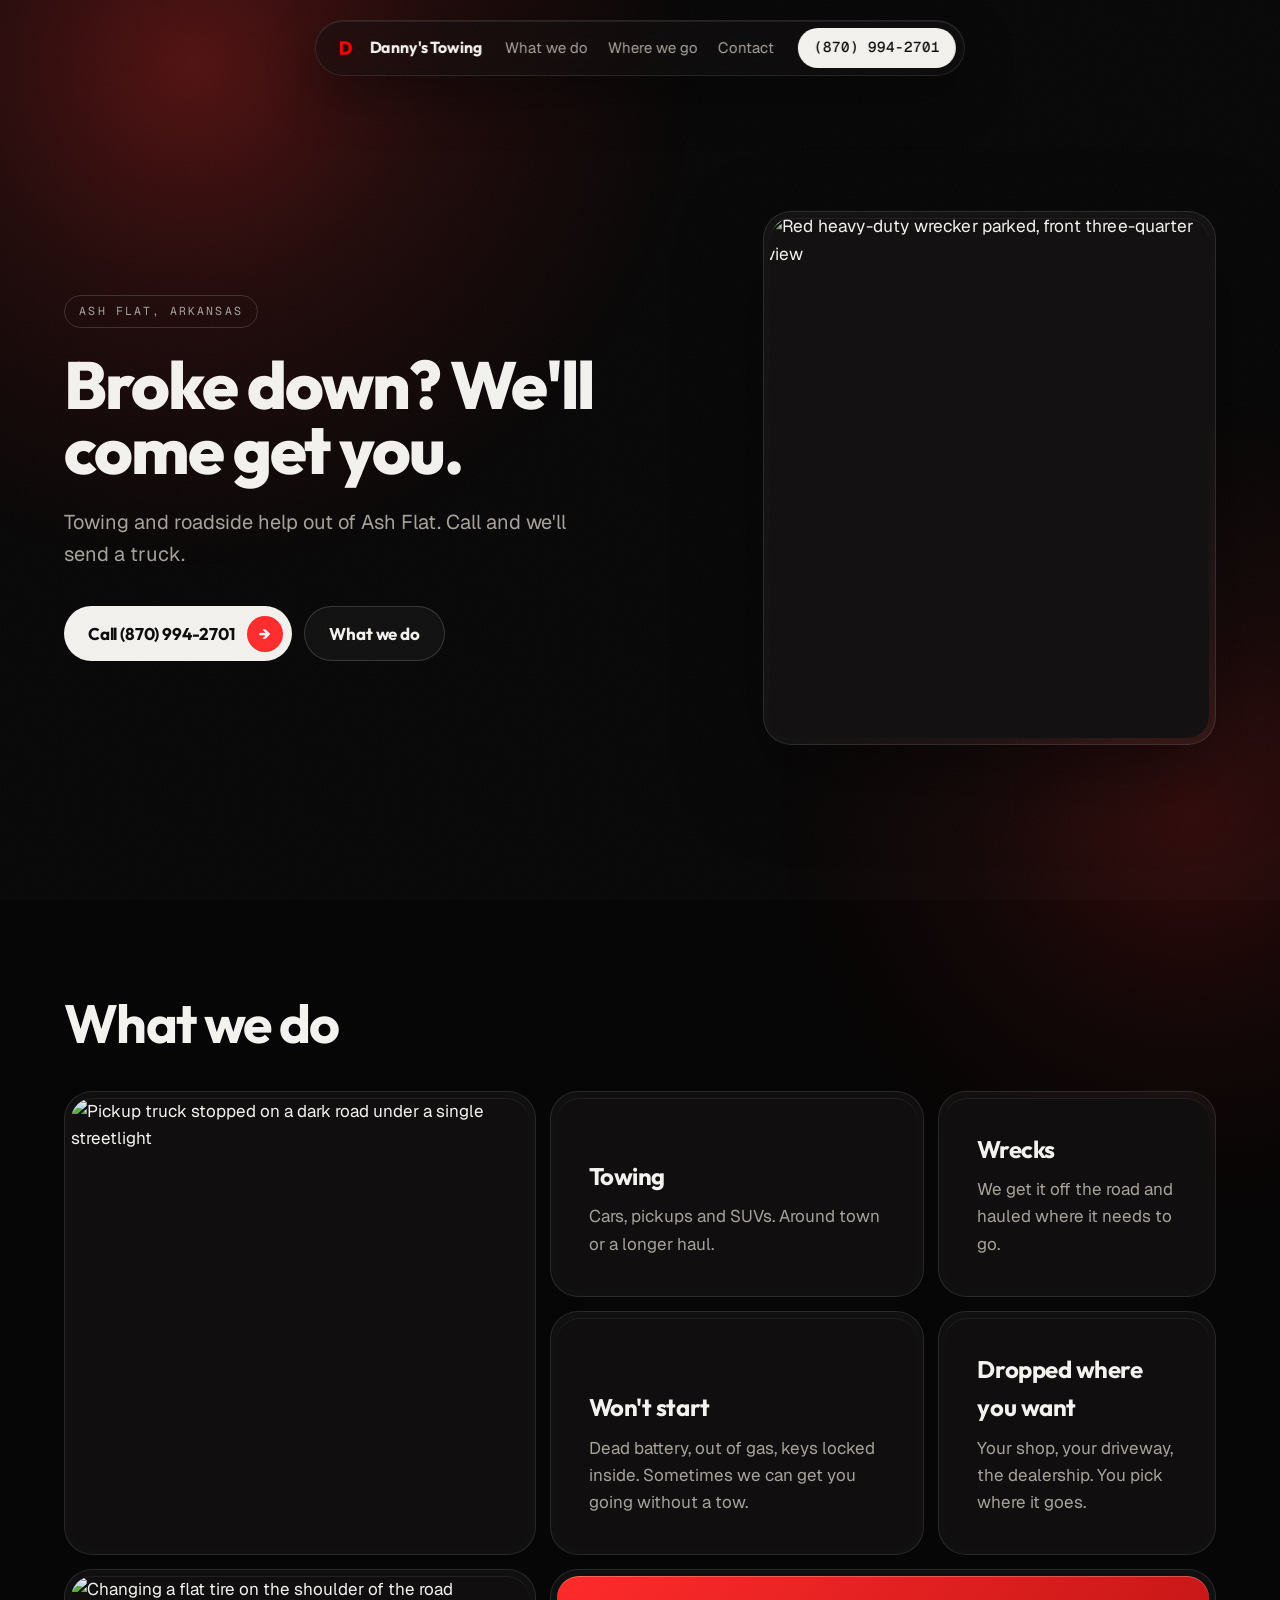
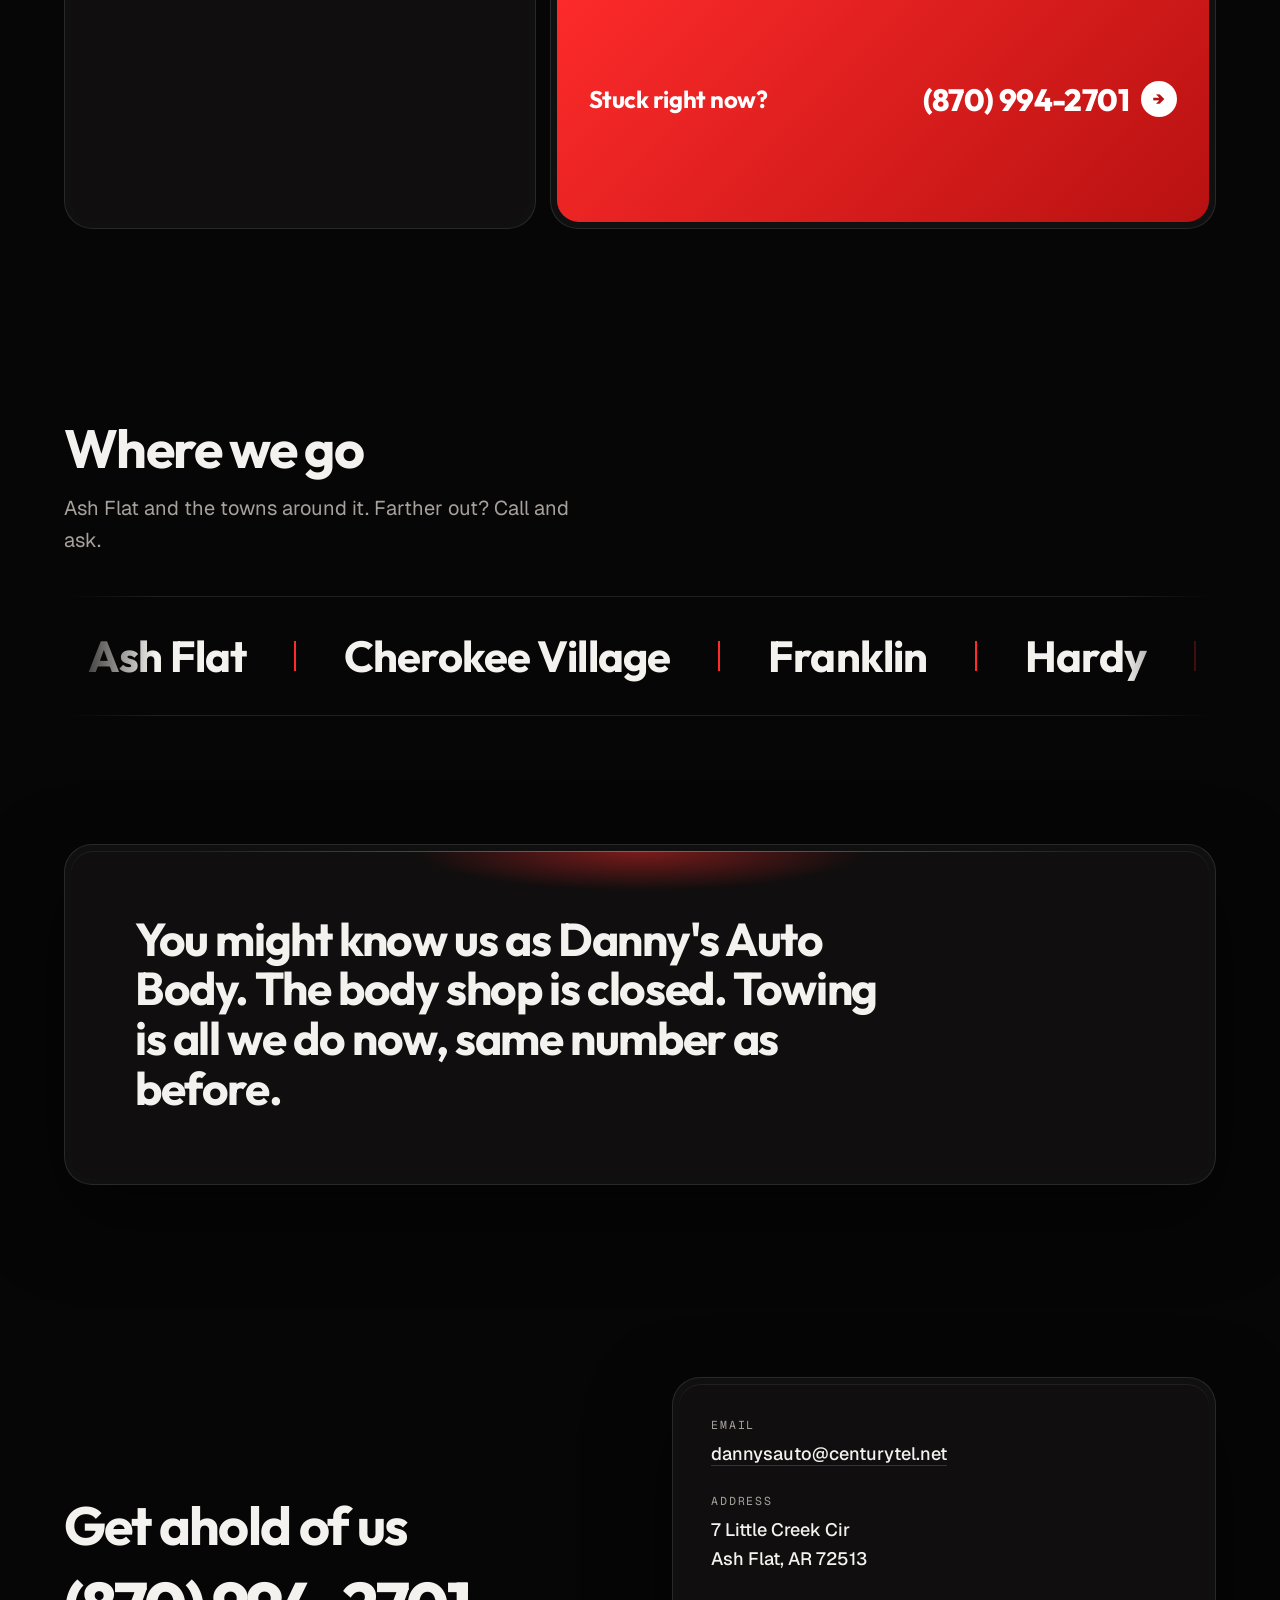
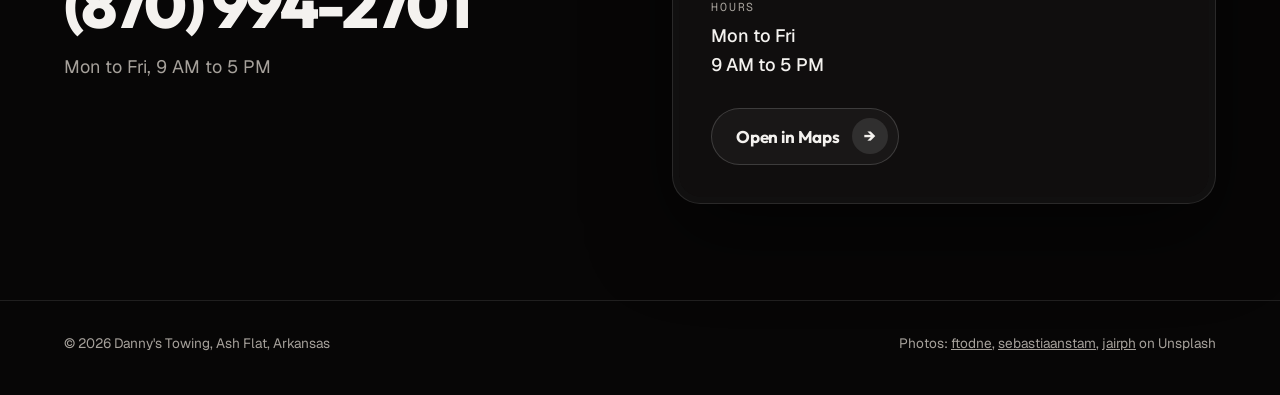
==== commit 350799ac: "fix(photos): replace roadside sedan photo with flat-tire change Co-Authored-By: Claude Fable 5.1 <no" ====
--- a/index.html
+++ b/index.html
@@ -127,7 +127,7 @@
     </div>
     <div class="cell media reveal" style="--i:2">
       <div class="core">
-        <img src="https://images.unsplash.com/photo-1757018567820-676b9495fdf6?auto=format&fit=crop&w=900&h=700&q=70" alt="Driver leaning into a red sedan stopped on a dirt shoulder" width="900" height="700" loading="lazy">
+        <img src="https://images.unsplash.com/photo-1543618208-03ccf87da0ef?auto=format&fit=crop&w=900&h=700&q=70" alt="Changing a flat tire on the shoulder of the road" width="900" height="700" loading="lazy">
       </div>
     </div>
     <a class="cell cta wider reveal" style="--i:3" href="tel:+18709942701">
@@ -193,7 +193,7 @@
 
 <footer>
   <span>&copy; 2026 Danny's Towing, Ash Flat, Arkansas</span>
-  <span class="credits">Photos: <a href="https://unsplash.com/@ftodne" rel="noopener">ftodne</a>, <a href="https://unsplash.com/@sebastiaanstam" rel="noopener">sebastiaanstam</a>, <a href="https://unsplash.com/@hectoroconnor" rel="noopener">hectoroconnor</a> on Unsplash</span>
+  <span class="credits">Photos: <a href="https://unsplash.com/@ftodne" rel="noopener">ftodne</a>, <a href="https://unsplash.com/@sebastiaanstam" rel="noopener">sebastiaanstam</a>, <a href="https://unsplash.com/@jairph" rel="noopener">jairph</a> on Unsplash</span>
 </footer>
 
 <a class="call-bar" href="tel:+18709942701">Call (870) 994-2701</a>
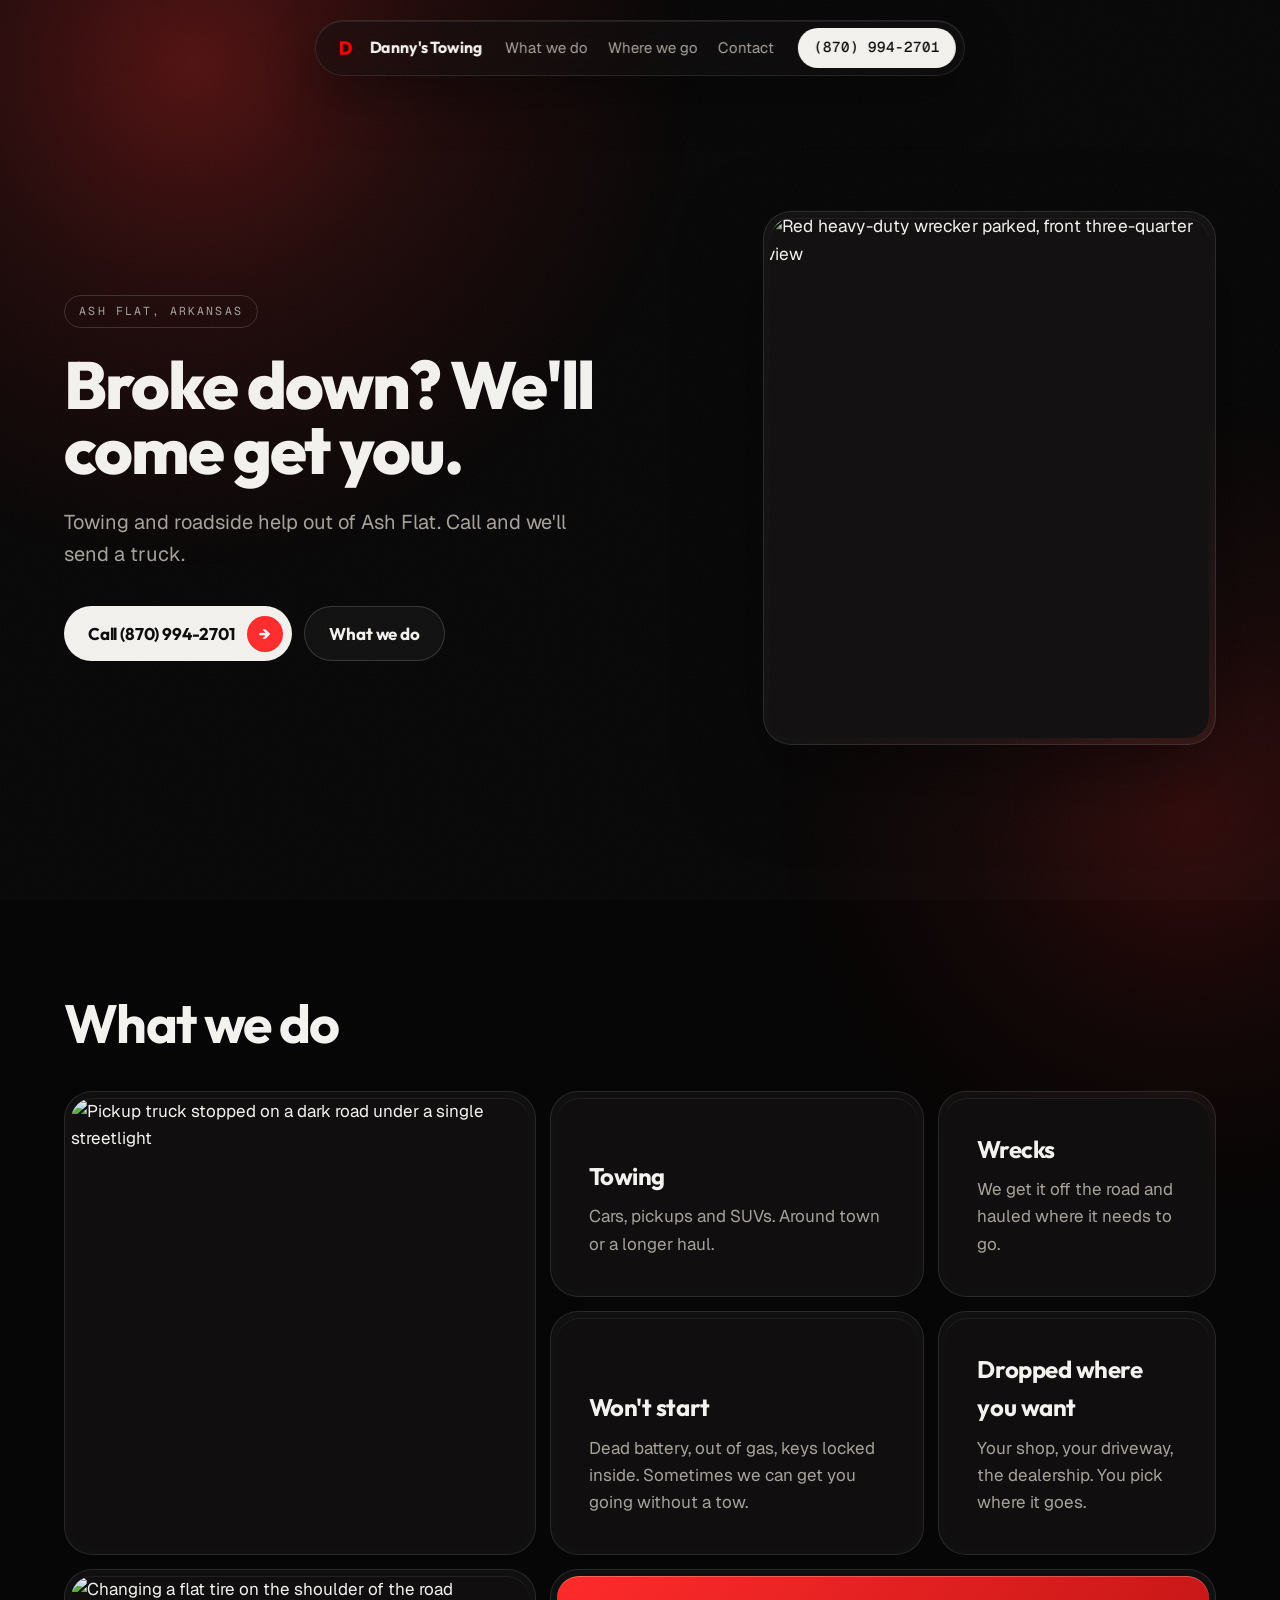
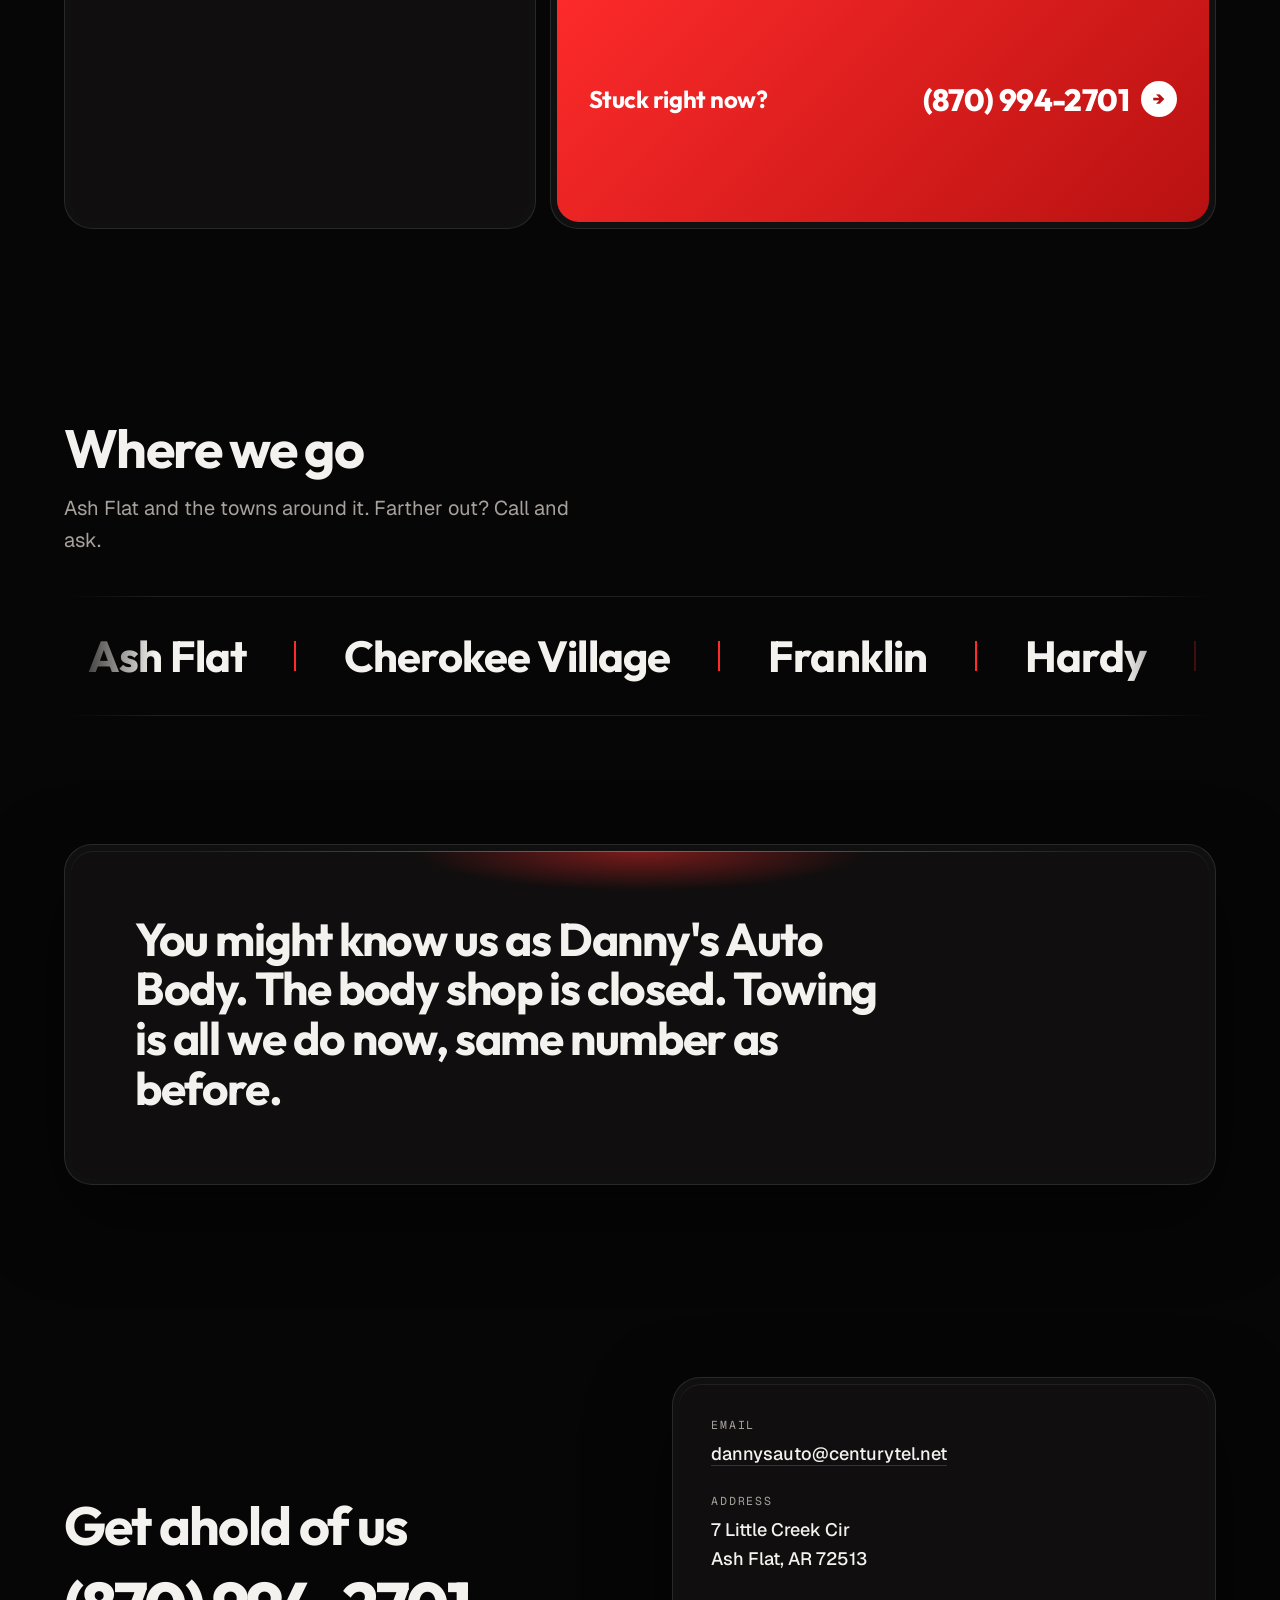
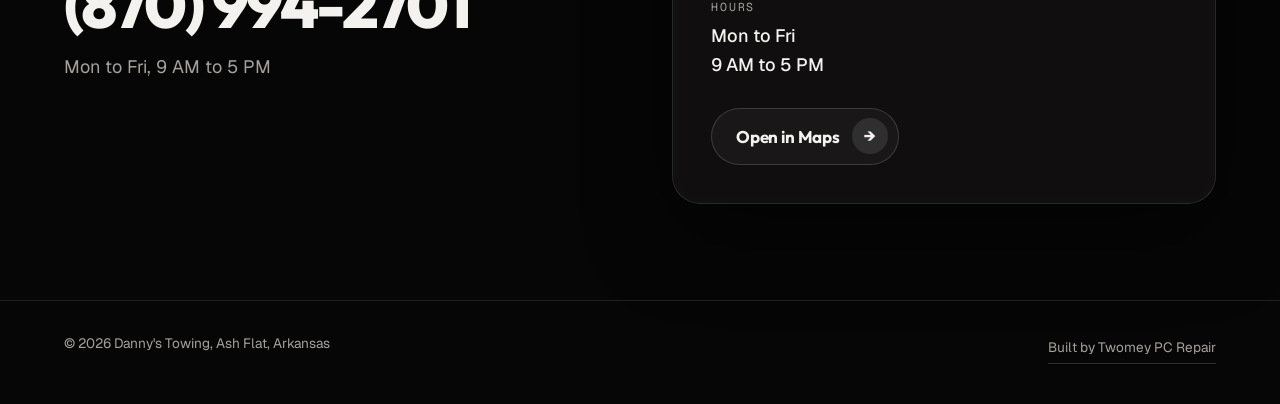
==== commit 25c820d9: "feat(seo,a11y): canonical, OG/Twitter, sitemap, 404, skip link, focus rings, landmarks; Built by Two" ====
--- a/index.html
+++ b/index.html
@@ -5,10 +5,15 @@
 <meta name="viewport" content="width=device-width, initial-scale=1">
 <title>Danny's Towing | Ash Flat, AR | (870) 994-2701</title>
 <meta name="description" content="Towing and roadside help in Ash Flat, Cherokee Village, Hardy, Salem and the Spring River area of Arkansas. Call Danny's Towing at (870) 994-2701.">
+<link rel="canonical" href="https://twomeypcrepair.github.io/dannystowing.net/">
+<meta property="og:type" content="website">
+<meta property="og:site_name" content="Danny's Towing">
+<meta property="og:url" content="https://twomeypcrepair.github.io/dannystowing.net/">
 <meta property="og:title" content="Danny's Towing, Ash Flat AR">
 <meta property="og:description" content="Broke down? Call (870) 994-2701 and we'll send a truck.">
-<meta property="og:type" content="website">
 <meta property="og:image" content="https://images.unsplash.com/photo-1778539243389-7b39fb54a15b?auto=format&fit=crop&w=1200&h=630&q=70">
+<meta property="og:image:alt" content="Red heavy-duty wrecker">
+<meta name="twitter:card" content="summary_large_image">
 <meta name="theme-color" content="#070606">
 <link rel="icon" href="assets/d-mark.png">
 <link rel="preconnect" href="https://fonts.googleapis.com">
@@ -23,9 +28,12 @@
   "@type": "AutomotiveBusiness",
   "name": "Danny's Towing",
   "alternateName": "Danny's Auto Body Sales & Towing",
+  "description": "Towing and roadside help in Ash Flat and the Spring River area of Arkansas.",
   "telephone": "+18709942701",
   "email": "dannysauto@centurytel.net",
-  "url": "https://dannystowing.net/",
+  "url": "https://twomeypcrepair.github.io/dannystowing.net/",
+  "image": "https://images.unsplash.com/photo-1778539243389-7b39fb54a15b?auto=format&fit=crop&w=1200&h=630&q=70",
+  "hasMap": "https://www.google.com/maps/search/?api=1&query=7+Little+Creek+Cir+Ash+Flat+AR+72513",
   "address": {
     "@type": "PostalAddress",
     "streetAddress": "7 Little Creek Cir",
@@ -55,16 +63,18 @@
 </head>
 <body>
 
+<a class="skip" href="#top">Skip to content</a>
+
 <div class="grain" aria-hidden="true"></div>
 <div class="orb orb-a" aria-hidden="true"></div>
 <div class="orb orb-b" aria-hidden="true"></div>
 
 <header class="nav">
-  <a class="brand" href="#top">
+  <a class="brand" href="#top" aria-label="Danny's Towing, back to top">
     <img src="assets/d-mark.png" alt="" width="28" height="28">
     <span>Danny's Towing</span>
   </a>
-  <nav class="links">
+  <nav class="links" aria-label="Site">
     <a href="#services">What we do</a>
     <a href="#areas">Where we go</a>
     <a href="#contact">Contact</a>
@@ -72,12 +82,12 @@
   <a class="nav-call" href="tel:+18709942701">(870) 994-2701</a>
 </header>
 
-<main id="top">
-
-<section class="hero">
+<main id="top" tabindex="-1">
+
+<section class="hero" aria-labelledby="hero-title">
   <div class="hero-copy">
     <span class="chip reveal">Ash Flat, Arkansas</span>
-    <h1 class="reveal" style="--i:1">Broke down? We'll come get you.</h1>
+    <h1 id="hero-title" class="reveal" style="--i:1">Broke down? We'll come get you.</h1>
     <p class="lead reveal" style="--i:2">Towing and roadside help out of Ash Flat. Call and we'll send a truck.</p>
     <div class="actions reveal" style="--i:3">
       <a class="btn btn-primary" href="tel:+18709942701">Call (870) 994-2701<span class="btn-icon" aria-hidden="true">&rarr;</span></a>
@@ -87,18 +97,18 @@
   <div class="hero-media reveal" style="--i:2">
     <div class="shell">
       <div class="core">
-        <img src="https://images.unsplash.com/photo-1778539243389-7b39fb54a15b?auto=format&fit=crop&w=1100&h=1300&q=75" alt="Red heavy-duty wrecker parked, front three-quarter view" width="1100" height="1300" fetchpriority="high">
-      </div>
-    </div>
-  </div>
-</section>
-
-<section class="services" id="services">
-  <h2 class="reveal">What we do</h2>
+        <img src="https://images.unsplash.com/photo-1778539243389-7b39fb54a15b?auto=format&fit=crop&w=1100&h=1300&q=75" alt="Red heavy-duty wrecker parked, front three-quarter view" width="1100" height="1300" fetchpriority="high" decoding="async">
+      </div>
+    </div>
+  </div>
+</section>
+
+<section class="services" id="services" aria-labelledby="services-title">
+  <h2 id="services-title" class="reveal">What we do</h2>
   <div class="bento">
     <div class="cell media tall reveal" style="--i:1">
       <div class="core">
-        <img src="https://images.unsplash.com/photo-1610641018556-030e920d6999?auto=format&fit=crop&w=900&h=1200&q=70" alt="Pickup truck stopped on a dark road under a single streetlight" width="900" height="1200" loading="lazy">
+        <img src="https://images.unsplash.com/photo-1610641018556-030e920d6999?auto=format&fit=crop&w=900&h=1200&q=70" alt="Pickup truck stopped on a dark road under a single streetlight" width="900" height="1200" loading="lazy" decoding="async">
       </div>
     </div>
     <div class="cell text wide reveal" style="--i:2">
@@ -127,7 +137,7 @@
     </div>
     <div class="cell media reveal" style="--i:2">
       <div class="core">
-        <img src="https://images.unsplash.com/photo-1543618208-03ccf87da0ef?auto=format&fit=crop&w=900&h=700&q=70" alt="Changing a flat tire on the shoulder of the road" width="900" height="700" loading="lazy">
+        <img src="https://images.unsplash.com/photo-1543618208-03ccf87da0ef?auto=format&fit=crop&w=900&h=700&q=70" alt="Changing a flat tire on the shoulder of the road" width="900" height="700" loading="lazy" decoding="async">
       </div>
     </div>
     <a class="cell cta wider reveal" style="--i:3" href="tel:+18709942701">
@@ -139,12 +149,12 @@
   </div>
 </section>
 
-<section class="areas" id="areas">
+<section class="areas" id="areas" aria-labelledby="areas-title">
   <div class="areas-head">
-    <h2 class="reveal">Where we go</h2>
+    <h2 id="areas-title" class="reveal">Where we go</h2>
     <p class="lead reveal" style="--i:1">Ash Flat and the towns around it. Farther out? Call and ask.</p>
   </div>
-  <div class="marquee reveal" style="--i:2" aria-label="Towns we serve">
+  <div class="marquee reveal" style="--i:2">
     <ul class="track">
       <li>Ash Flat</li><li>Cherokee Village</li><li>Franklin</li><li>Hardy</li><li>Horseshoe Bend</li><li>Mammoth Spring</li><li>Salem</li><li>Williford</li>
     </ul>
@@ -154,7 +164,7 @@
   </div>
 </section>
 
-<section class="about">
+<section class="about" aria-label="About Danny's Towing">
   <div class="shell reveal">
     <div class="core">
       <p>You might know us as Danny's Auto Body. The body shop is closed. Towing is all we do now, same number as before.</p>
@@ -162,9 +172,9 @@
   </div>
 </section>
 
-<section class="contact" id="contact">
+<section class="contact" id="contact" aria-labelledby="contact-title">
   <div class="contact-copy">
-    <h2 class="reveal">Get ahold of us</h2>
+    <h2 id="contact-title" class="reveal">Get ahold of us</h2>
     <a class="big-phone reveal" style="--i:1" href="tel:+18709942701">(870) 994-2701</a>
     <p class="hours reveal" style="--i:2">Mon to Fri, 9 AM to 5 PM</p>
   </div>
@@ -193,10 +203,10 @@
 
 <footer>
   <span>&copy; 2026 Danny's Towing, Ash Flat, Arkansas</span>
-  <span class="credits">Photos: <a href="https://unsplash.com/@ftodne" rel="noopener">ftodne</a>, <a href="https://unsplash.com/@sebastiaanstam" rel="noopener">sebastiaanstam</a>, <a href="https://unsplash.com/@jairph" rel="noopener">jairph</a> on Unsplash</span>
+  <a class="built" href="https://twomeypcrepair.com" rel="noopener">Built by Twomey PC Repair</a>
+  <a class="call-bar" href="tel:+18709942701">Call (870) 994-2701</a>
 </footer>
 
-<a class="call-bar" href="tel:+18709942701">Call (870) 994-2701</a>
 
 <script>
 (function () {
--- a/style.css
+++ b/style.css
@@ -31,6 +31,15 @@
 }
 a { color: inherit; }
 img { display: block; max-width: 100%; height: auto; }
+:focus-visible { outline: 3px solid var(--red); outline-offset: 3px; }
+main:focus { outline: none; }
+.skip {
+  position: absolute; left: 1rem; top: -100px; z-index: 50;
+  padding: 0.7rem 1.25rem; border-radius: 999px;
+  background: var(--text); color: #0b0a0a; text-decoration: none;
+  font-family: var(--display); font-weight: 700;
+}
+.skip:focus { top: 1rem; }
 h1, h2, h3 { font-family: var(--display); margin: 0; letter-spacing: -0.03em; }
 h1 { font-weight: 800; font-size: clamp(2.75rem, 5.2vw, 5.25rem); line-height: 0.98; }
 h2 { font-weight: 700; font-size: clamp(2.25rem, 4.2vw, 3.75rem); line-height: 1.02; }
@@ -66,7 +75,7 @@
 }
 .brand { display: flex; align-items: center; gap: 0.6rem; text-decoration: none; font-family: var(--display); font-weight: 700; font-size: 1rem; letter-spacing: -0.01em; }
 .links { display: flex; gap: 1.25rem; font-size: 0.9375rem; color: var(--muted); }
-.links a { text-decoration: none; transition: color 300ms var(--ease); }
+.links a { text-decoration: none; padding: 0.5rem 0; transition: color 300ms var(--ease); }
 .links a:hover { color: var(--text); }
 .nav-call {
   font-family: var(--mono); font-size: 0.9rem; font-weight: 500; text-decoration: none;
@@ -228,7 +237,8 @@
   border-top: 1px solid var(--line);
   font-size: 0.85rem; color: var(--muted);
 }
-.credits a { color: var(--muted); }
+.built { color: var(--muted); text-decoration: none; padding: 0.25rem 0; border-bottom: 1px solid var(--line-strong); }
+.built:hover { color: var(--text); border-color: var(--text); }
 
 /* mobile call bar */
 .call-bar {
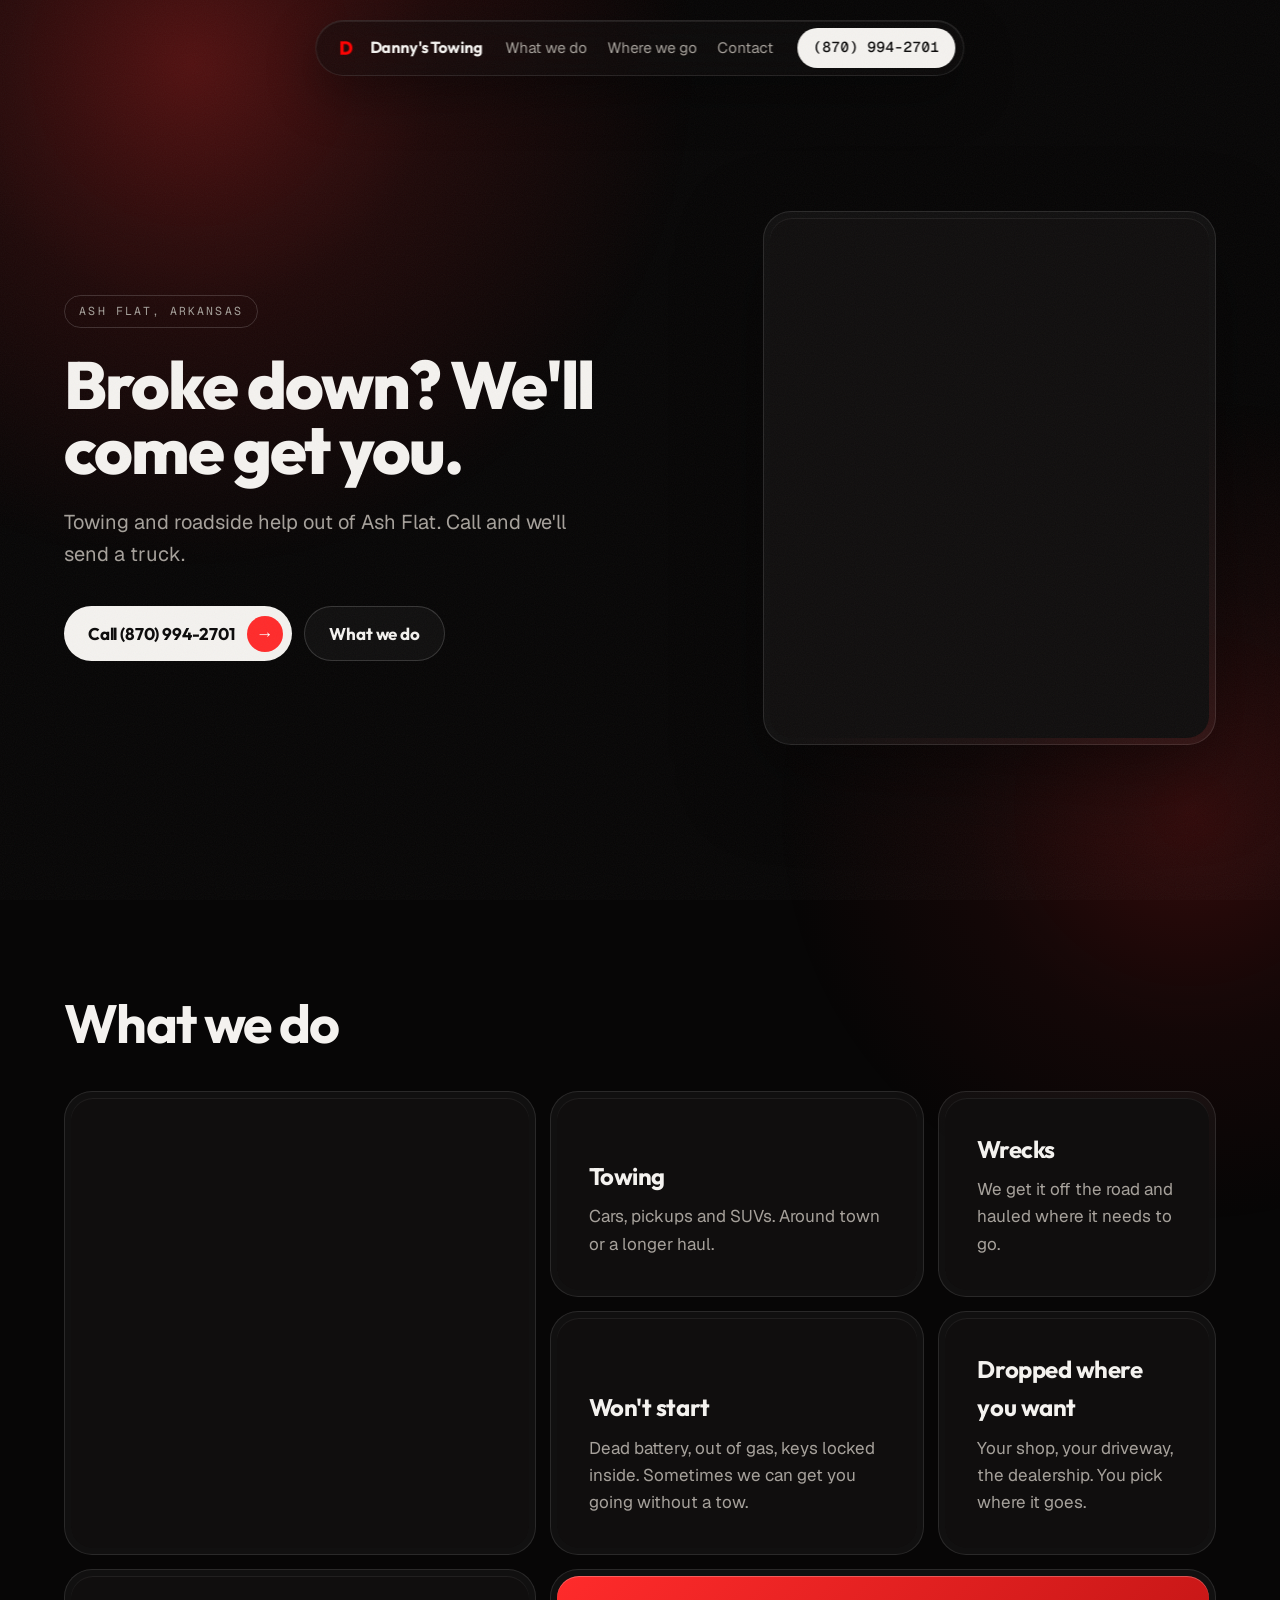
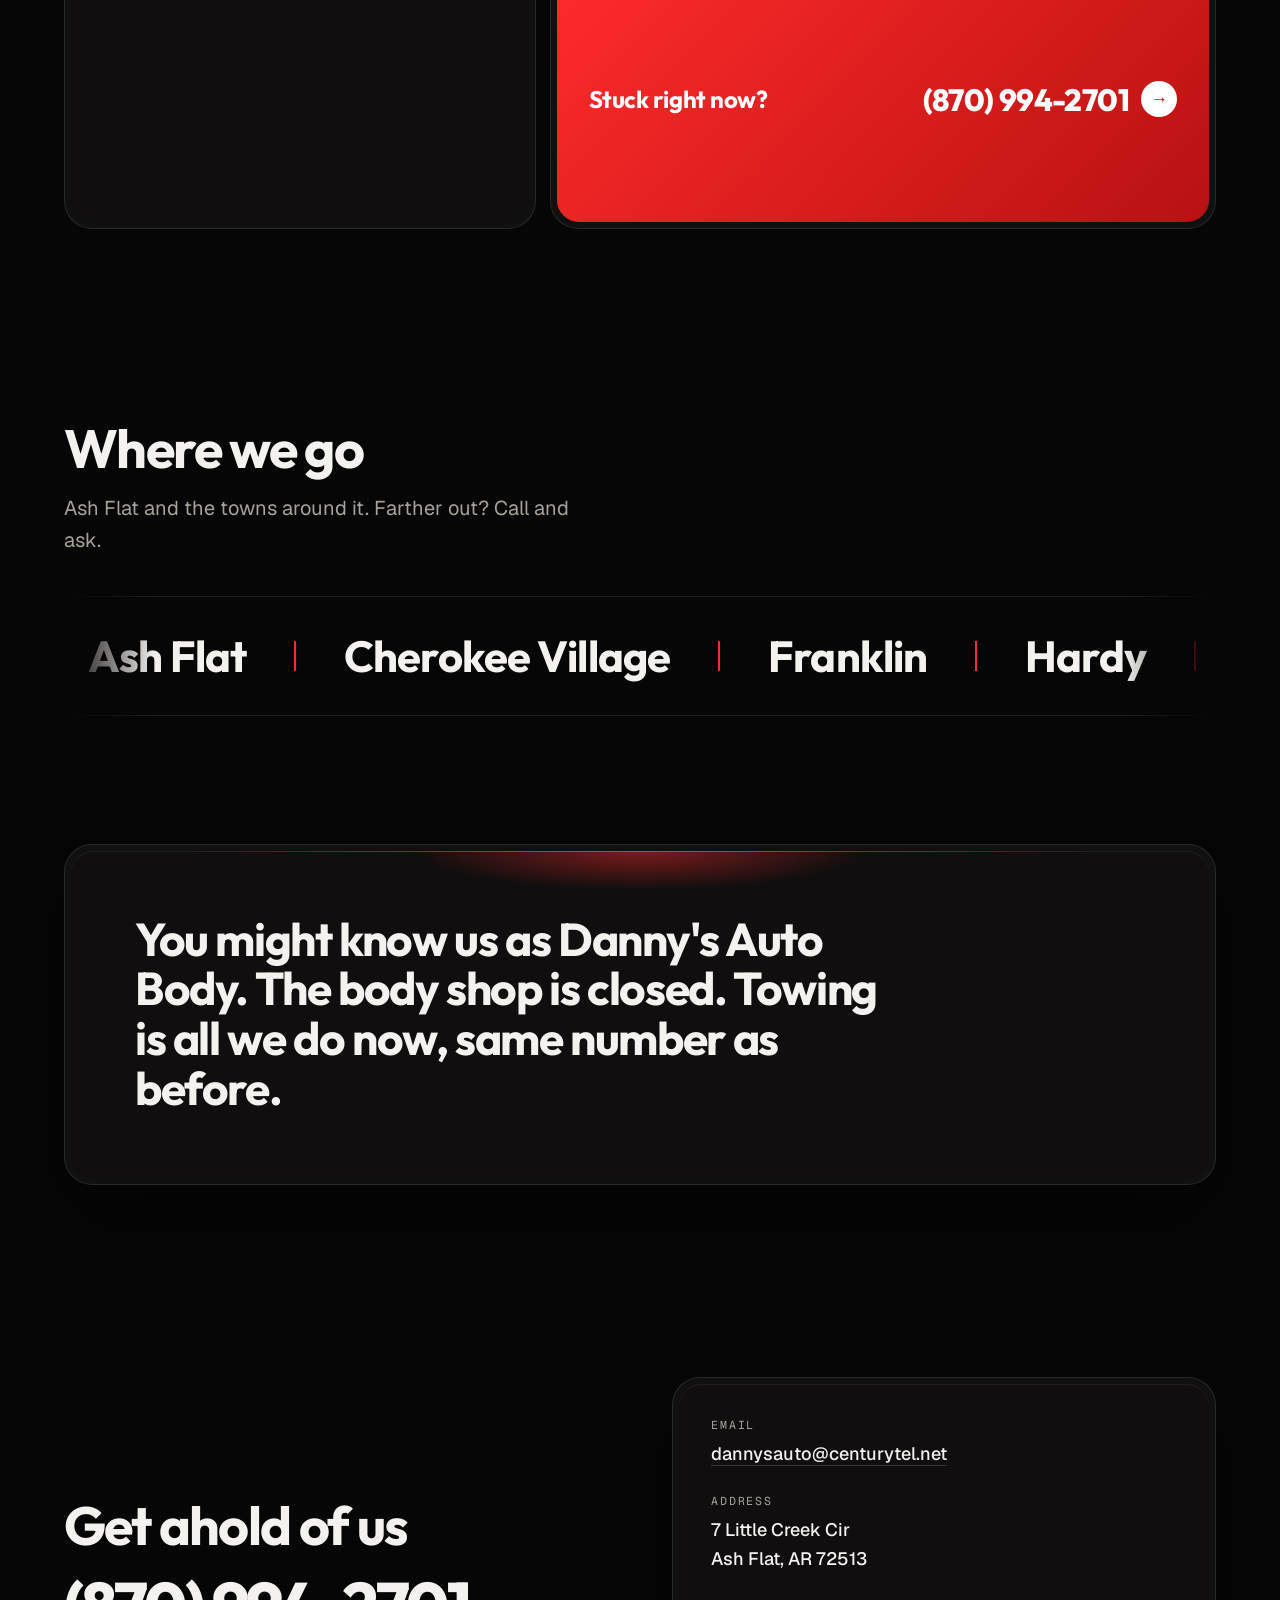
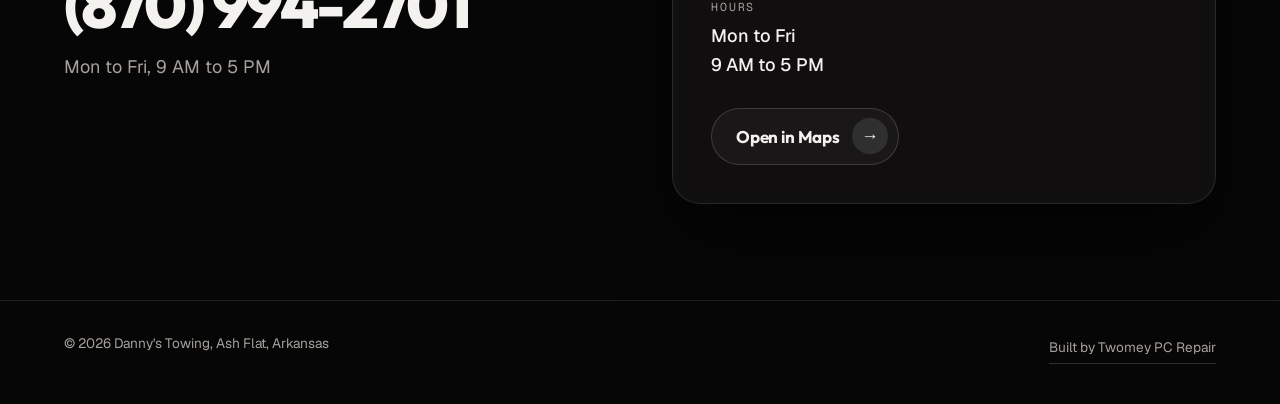
==== commit ac777fd6: "perf: self-host fonts, responsive srcset and hero preload; tolerate lighthouse temp-cleanup exit Co-" ====
--- a/index.html
+++ b/index.html
@@ -16,10 +16,9 @@
 <meta name="twitter:card" content="summary_large_image">
 <meta name="theme-color" content="#070606">
 <link rel="icon" href="assets/d-mark.png">
-<link rel="preconnect" href="https://fonts.googleapis.com">
-<link rel="preconnect" href="https://fonts.gstatic.com" crossorigin>
 <link rel="preconnect" href="https://images.unsplash.com">
-<link href="https://fonts.googleapis.com/css2?family=Outfit:wght@500;700;800&family=Geist:wght@400;500;600&family=Geist+Mono:wght@400;500&display=swap" rel="stylesheet">
+<link rel="preload" href="assets/fonts/outfit-var.woff2" as="font" type="font/woff2" crossorigin>
+<link rel="preload" as="image" href="https://images.unsplash.com/photo-1778539243389-7b39fb54a15b?auto=format&fit=crop&q=75&w=1100&h=1300" imagesrcset="https://images.unsplash.com/photo-1778539243389-7b39fb54a15b?auto=format&fit=crop&q=75&w=480&h=567 480w, https://images.unsplash.com/photo-1778539243389-7b39fb54a15b?auto=format&fit=crop&q=75&w=720&h=851 720w, https://images.unsplash.com/photo-1778539243389-7b39fb54a15b?auto=format&fit=crop&q=75&w=1100&h=1300 1100w" imagesizes="(max-width: 767px) calc(100vw - 2.5rem), (max-width: 1360px) 38vw, 520px" fetchpriority="high">
 <link rel="stylesheet" href="style.css">
 <script>document.documentElement.classList.add("js");</script>
 <script type="application/ld+json">
@@ -97,7 +96,7 @@
   <div class="hero-media reveal" style="--i:2">
     <div class="shell">
       <div class="core">
-        <img src="https://images.unsplash.com/photo-1778539243389-7b39fb54a15b?auto=format&fit=crop&w=1100&h=1300&q=75" alt="Red heavy-duty wrecker parked, front three-quarter view" width="1100" height="1300" fetchpriority="high" decoding="async">
+        <img src="https://images.unsplash.com/photo-1778539243389-7b39fb54a15b?auto=format&fit=crop&q=75&w=1100&h=1300" srcset="https://images.unsplash.com/photo-1778539243389-7b39fb54a15b?auto=format&fit=crop&q=75&w=480&h=567 480w, https://images.unsplash.com/photo-1778539243389-7b39fb54a15b?auto=format&fit=crop&q=75&w=720&h=851 720w, https://images.unsplash.com/photo-1778539243389-7b39fb54a15b?auto=format&fit=crop&q=75&w=1100&h=1300 1100w" sizes="(max-width: 767px) calc(100vw - 2.5rem), (max-width: 1360px) 38vw, 520px" alt="Red heavy-duty wrecker parked, front three-quarter view" width="1100" height="1300" fetchpriority="high" decoding="async">
       </div>
     </div>
   </div>
@@ -108,7 +107,7 @@
   <div class="bento">
     <div class="cell media tall reveal" style="--i:1">
       <div class="core">
-        <img src="https://images.unsplash.com/photo-1610641018556-030e920d6999?auto=format&fit=crop&w=900&h=1200&q=70" alt="Pickup truck stopped on a dark road under a single streetlight" width="900" height="1200" loading="lazy" decoding="async">
+        <img src="https://images.unsplash.com/photo-1610641018556-030e920d6999?auto=format&fit=crop&q=70&w=900&h=1200" srcset="https://images.unsplash.com/photo-1610641018556-030e920d6999?auto=format&fit=crop&q=70&w=480&h=640 480w, https://images.unsplash.com/photo-1610641018556-030e920d6999?auto=format&fit=crop&q=70&w=720&h=960 720w, https://images.unsplash.com/photo-1610641018556-030e920d6999?auto=format&fit=crop&q=70&w=900&h=1200 900w" sizes="(max-width: 767px) calc(100vw - 2.5rem), (max-width: 1024px) 48vw, 40vw" alt="Pickup truck stopped on a dark road under a single streetlight" width="900" height="1200" loading="lazy" decoding="async">
       </div>
     </div>
     <div class="cell text wide reveal" style="--i:2">
@@ -137,7 +136,7 @@
     </div>
     <div class="cell media reveal" style="--i:2">
       <div class="core">
-        <img src="https://images.unsplash.com/photo-1543618208-03ccf87da0ef?auto=format&fit=crop&w=900&h=700&q=70" alt="Changing a flat tire on the shoulder of the road" width="900" height="700" loading="lazy" decoding="async">
+        <img src="https://images.unsplash.com/photo-1543618208-03ccf87da0ef?auto=format&fit=crop&q=70&w=900&h=700" srcset="https://images.unsplash.com/photo-1543618208-03ccf87da0ef?auto=format&fit=crop&q=70&w=480&h=373 480w, https://images.unsplash.com/photo-1543618208-03ccf87da0ef?auto=format&fit=crop&q=70&w=720&h=560 720w, https://images.unsplash.com/photo-1543618208-03ccf87da0ef?auto=format&fit=crop&q=70&w=900&h=700 900w" sizes="(max-width: 767px) calc(100vw - 2.5rem), (max-width: 1024px) 48vw, 40vw" alt="Changing a flat tire on the shoulder of the road" width="900" height="700" loading="lazy" decoding="async">
       </div>
     </div>
     <a class="cell cta wider reveal" style="--i:3" href="tel:+18709942701">
--- a/style.css
+++ b/style.css
@@ -1,4 +1,8 @@
 /* Danny's Towing v2. Dark, night-on-the-shoulder. One red. Pills for controls, 28px shells for cards. */
+/* self-hosted latin subsets, variable weights */
+@font-face { font-family: "Geist"; font-style: normal; font-weight: 400 600; font-display: swap; src: url("assets/fonts/geist-var.woff2") format("woff2"); unicode-range: U+0000-00FF, U+0131, U+0152-0153, U+02BB-02BC, U+02C6, U+02DA, U+02DC, U+0304, U+0308, U+0329, U+2000-206F, U+20AC, U+2122, U+2191, U+2193, U+2212, U+2215, U+FEFF, U+FFFD; }
+@font-face { font-family: "Geist Mono"; font-style: normal; font-weight: 400 500; font-display: swap; src: url("assets/fonts/geist-mono-var.woff2") format("woff2"); unicode-range: U+0000-00FF, U+0131, U+0152-0153, U+02BB-02BC, U+02C6, U+02DA, U+02DC, U+0304, U+0308, U+0329, U+2000-206F, U+20AC, U+2122, U+2191, U+2193, U+2212, U+2215, U+FEFF, U+FFFD; }
+@font-face { font-family: "Outfit"; font-style: normal; font-weight: 500 800; font-display: swap; src: url("assets/fonts/outfit-var.woff2") format("woff2"); unicode-range: U+0000-00FF, U+0131, U+0152-0153, U+02BB-02BC, U+02C6, U+02DA, U+02DC, U+0304, U+0308, U+0329, U+2000-206F, U+20AC, U+2122, U+2191, U+2193, U+2212, U+2215, U+FEFF, U+FFFD; }
 :root {
   --bg: #070606;
   --text: #F4F2EF;
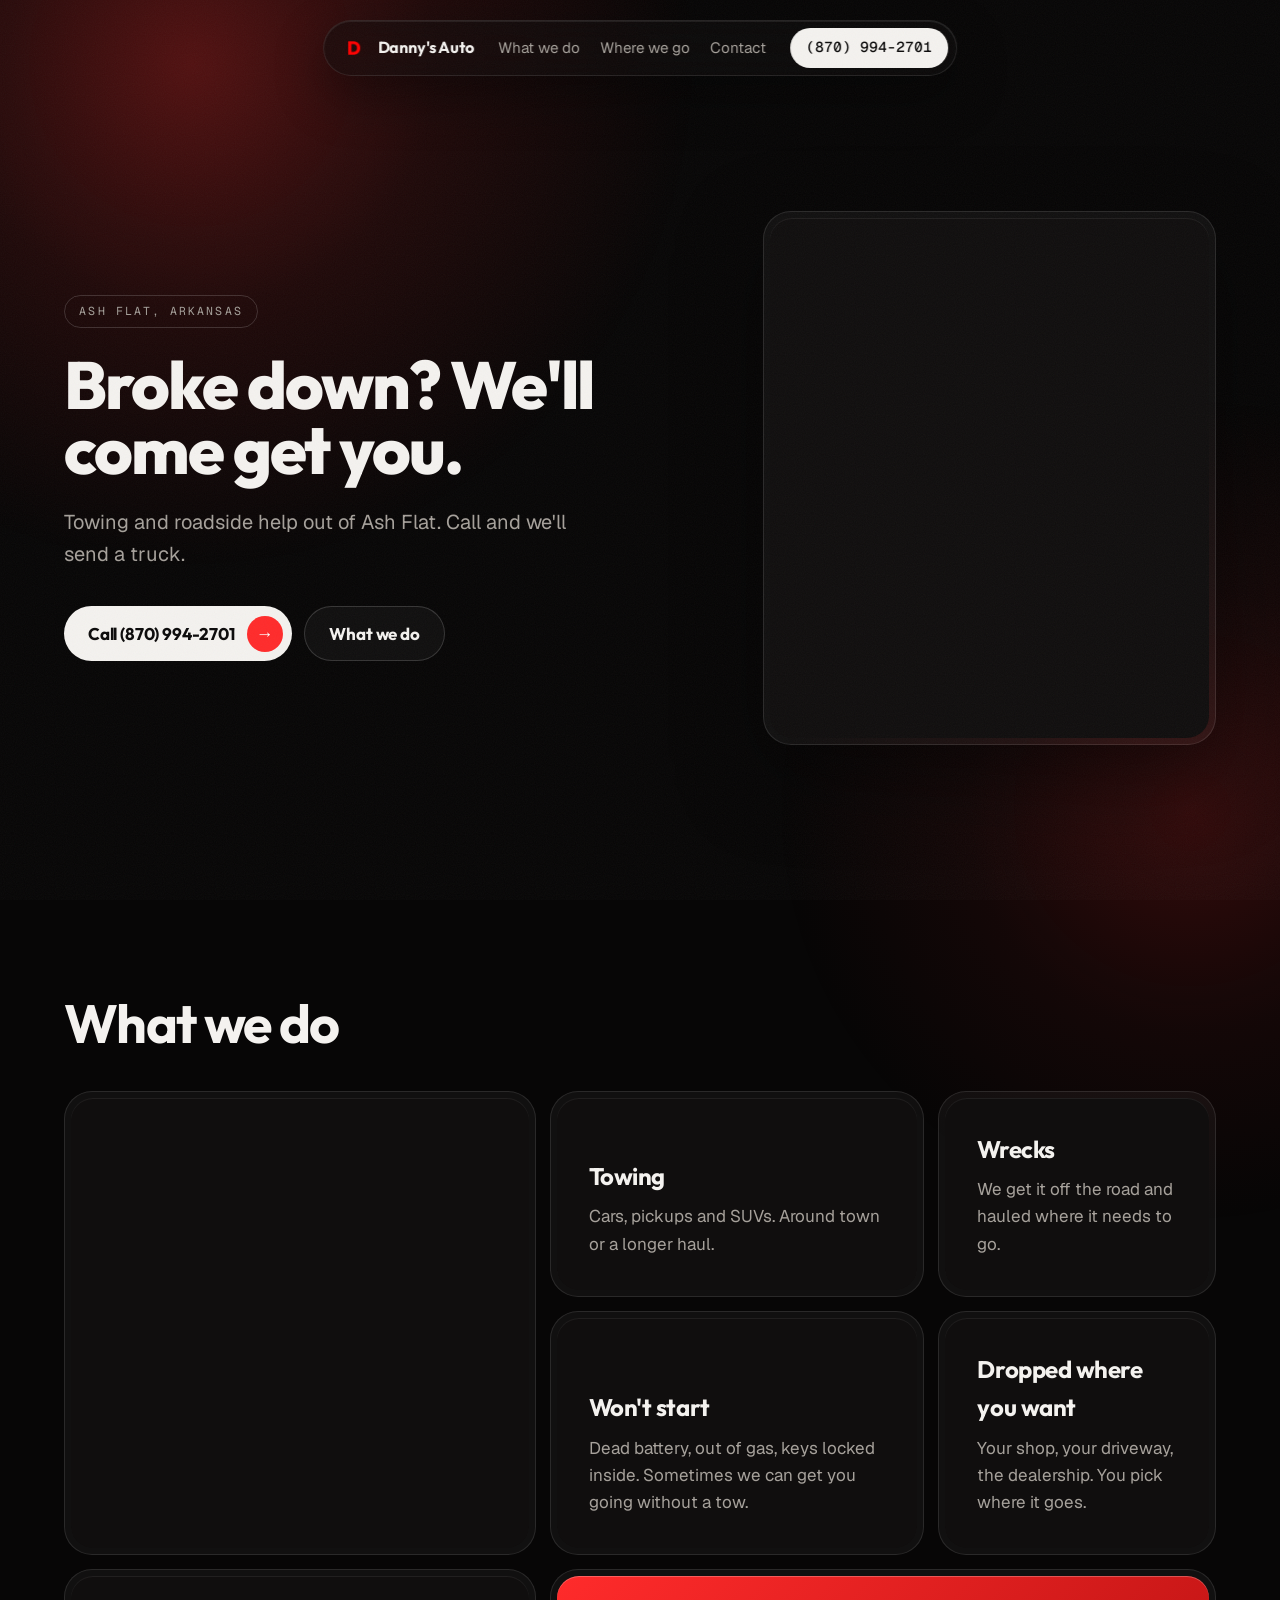
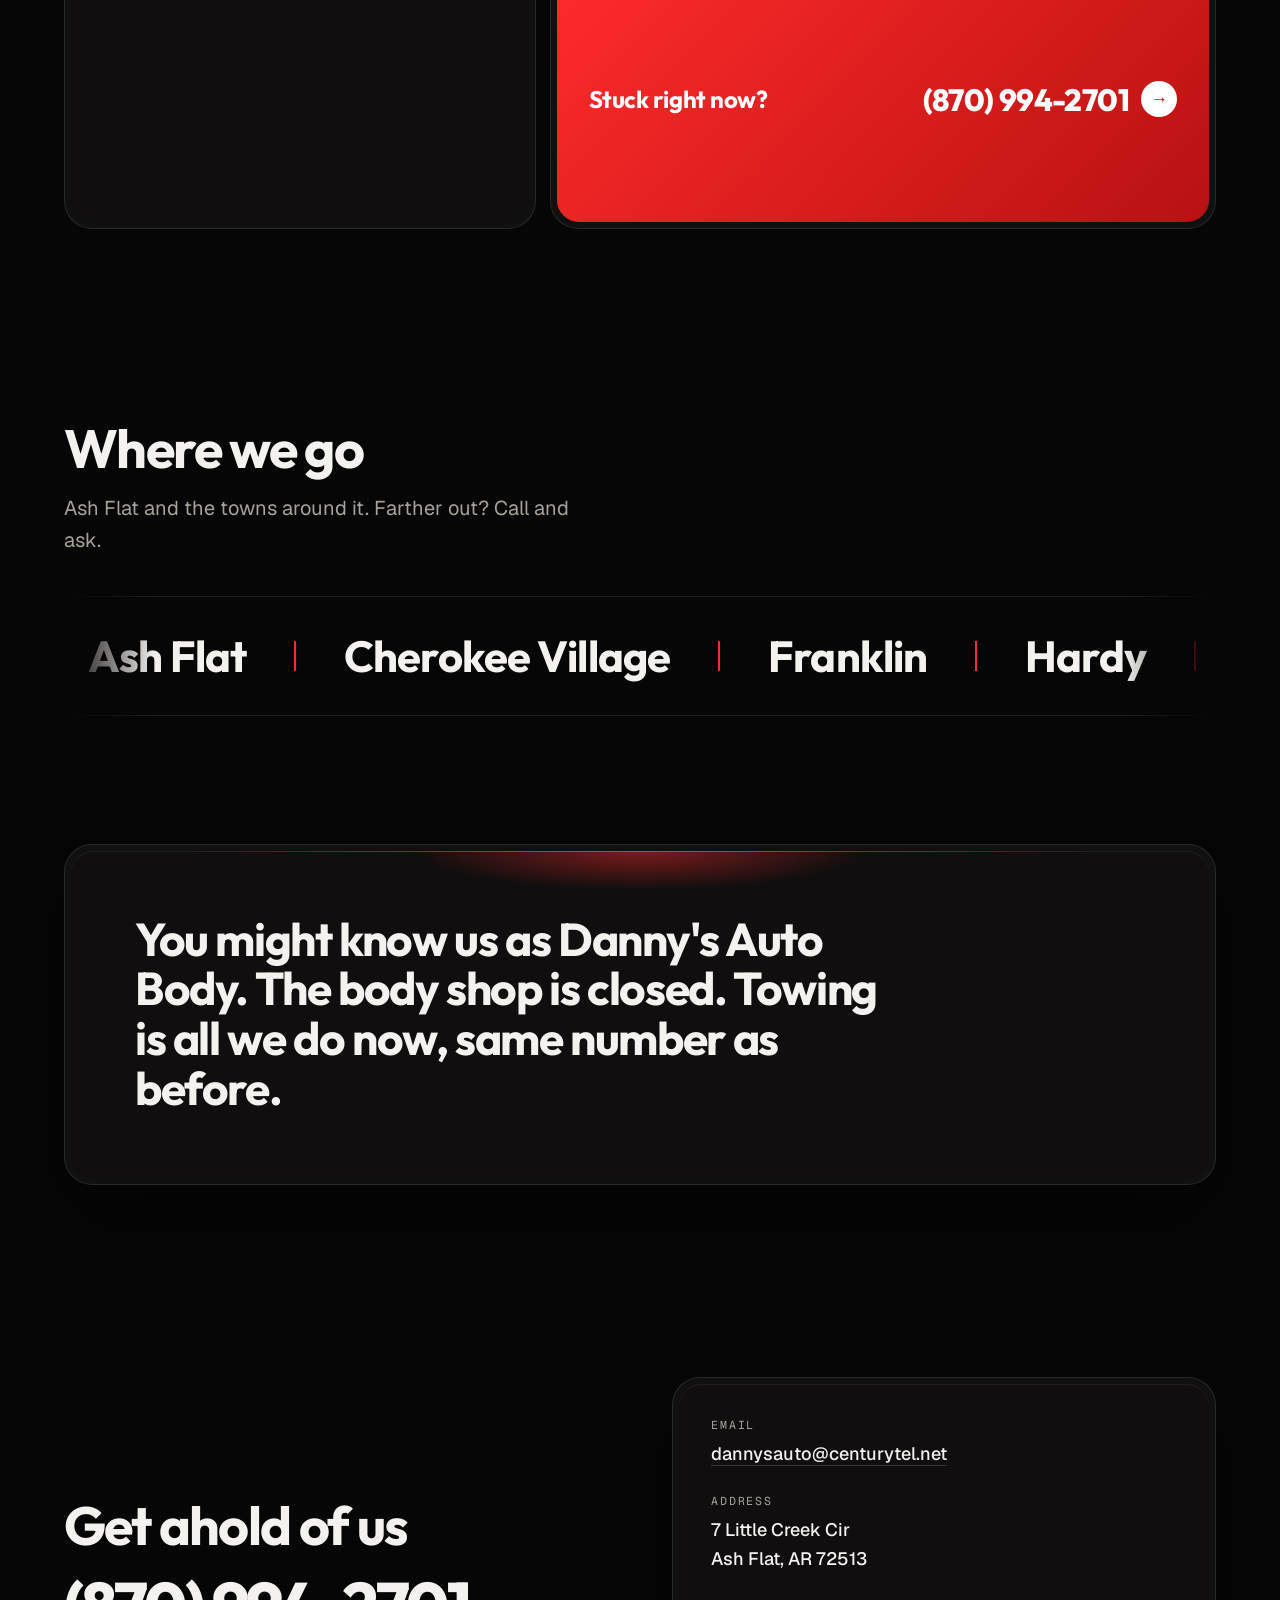
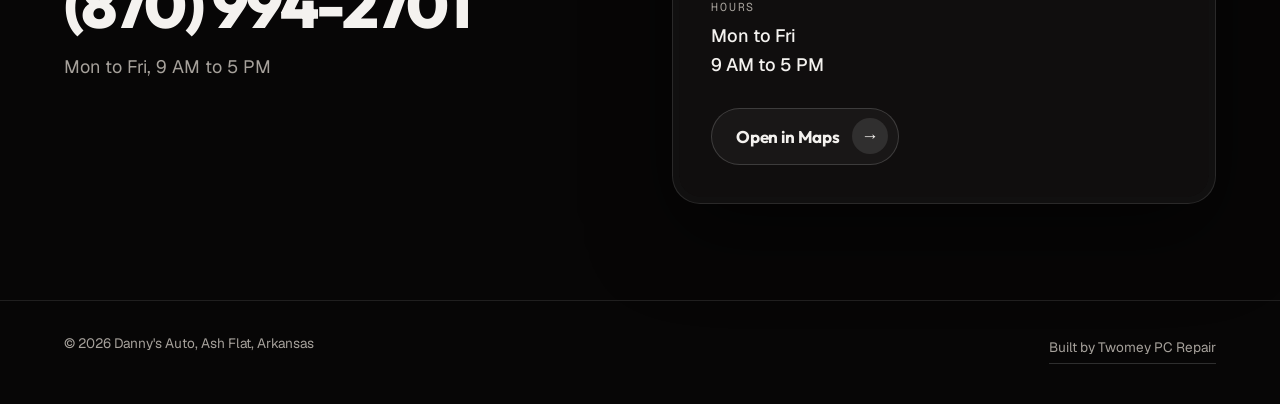
==== commit 93c23a9f: "fix(brand): use legal name Dannys Auto in title, nav, footer, social tags, schema and 404 Co-Authore" ====
--- a/index.html
+++ b/index.html
@@ -3,13 +3,13 @@
 <head>
 <meta charset="utf-8">
 <meta name="viewport" content="width=device-width, initial-scale=1">
-<title>Danny's Towing | Ash Flat, AR | (870) 994-2701</title>
-<meta name="description" content="Towing and roadside help in Ash Flat, Cherokee Village, Hardy, Salem and the Spring River area of Arkansas. Call Danny's Towing at (870) 994-2701.">
+<title>Danny's Auto | Towing in Ash Flat, AR | (870) 994-2701</title>
+<meta name="description" content="Towing and roadside help in Ash Flat, Cherokee Village, Hardy, Salem and the Spring River area of Arkansas. Call Danny's Auto at (870) 994-2701.">
 <link rel="canonical" href="https://twomeypcrepair.github.io/dannystowing.net/">
 <meta property="og:type" content="website">
-<meta property="og:site_name" content="Danny's Towing">
+<meta property="og:site_name" content="Danny's Auto">
 <meta property="og:url" content="https://twomeypcrepair.github.io/dannystowing.net/">
-<meta property="og:title" content="Danny's Towing, Ash Flat AR">
+<meta property="og:title" content="Danny's Auto, towing in Ash Flat AR">
 <meta property="og:description" content="Broke down? Call (870) 994-2701 and we'll send a truck.">
 <meta property="og:image" content="https://images.unsplash.com/photo-1778539243389-7b39fb54a15b?auto=format&fit=crop&w=1200&h=630&q=70">
 <meta property="og:image:alt" content="Red heavy-duty wrecker">
@@ -25,8 +25,8 @@
 {
   "@context": "https://schema.org",
   "@type": "AutomotiveBusiness",
-  "name": "Danny's Towing",
-  "alternateName": "Danny's Auto Body Sales & Towing",
+  "name": "Danny's Auto",
+  "alternateName": ["Danny's Towing", "Danny's Auto Body Sales & Towing"],
   "description": "Towing and roadside help in Ash Flat and the Spring River area of Arkansas.",
   "telephone": "+18709942701",
   "email": "dannysauto@centurytel.net",
@@ -69,9 +69,9 @@
 <div class="orb orb-b" aria-hidden="true"></div>
 
 <header class="nav">
-  <a class="brand" href="#top" aria-label="Danny's Towing, back to top">
+  <a class="brand" href="#top" aria-label="Danny's Auto, back to top">
     <img src="assets/d-mark.png" alt="" width="28" height="28">
-    <span>Danny's Towing</span>
+    <span>Danny's Auto</span>
   </a>
   <nav class="links" aria-label="Site">
     <a href="#services">What we do</a>
@@ -163,7 +163,7 @@
   </div>
 </section>
 
-<section class="about" aria-label="About Danny's Towing">
+<section class="about" aria-label="About Danny's Auto">
   <div class="shell reveal">
     <div class="core">
       <p>You might know us as Danny's Auto Body. The body shop is closed. Towing is all we do now, same number as before.</p>
@@ -201,7 +201,7 @@
 </main>
 
 <footer>
-  <span>&copy; 2026 Danny's Towing, Ash Flat, Arkansas</span>
+  <span>&copy; 2026 Danny's Auto, Ash Flat, Arkansas</span>
   <a class="built" href="https://twomeypcrepair.com" rel="noopener">Built by Twomey PC Repair</a>
   <a class="call-bar" href="tel:+18709942701">Call (870) 994-2701</a>
 </footer>
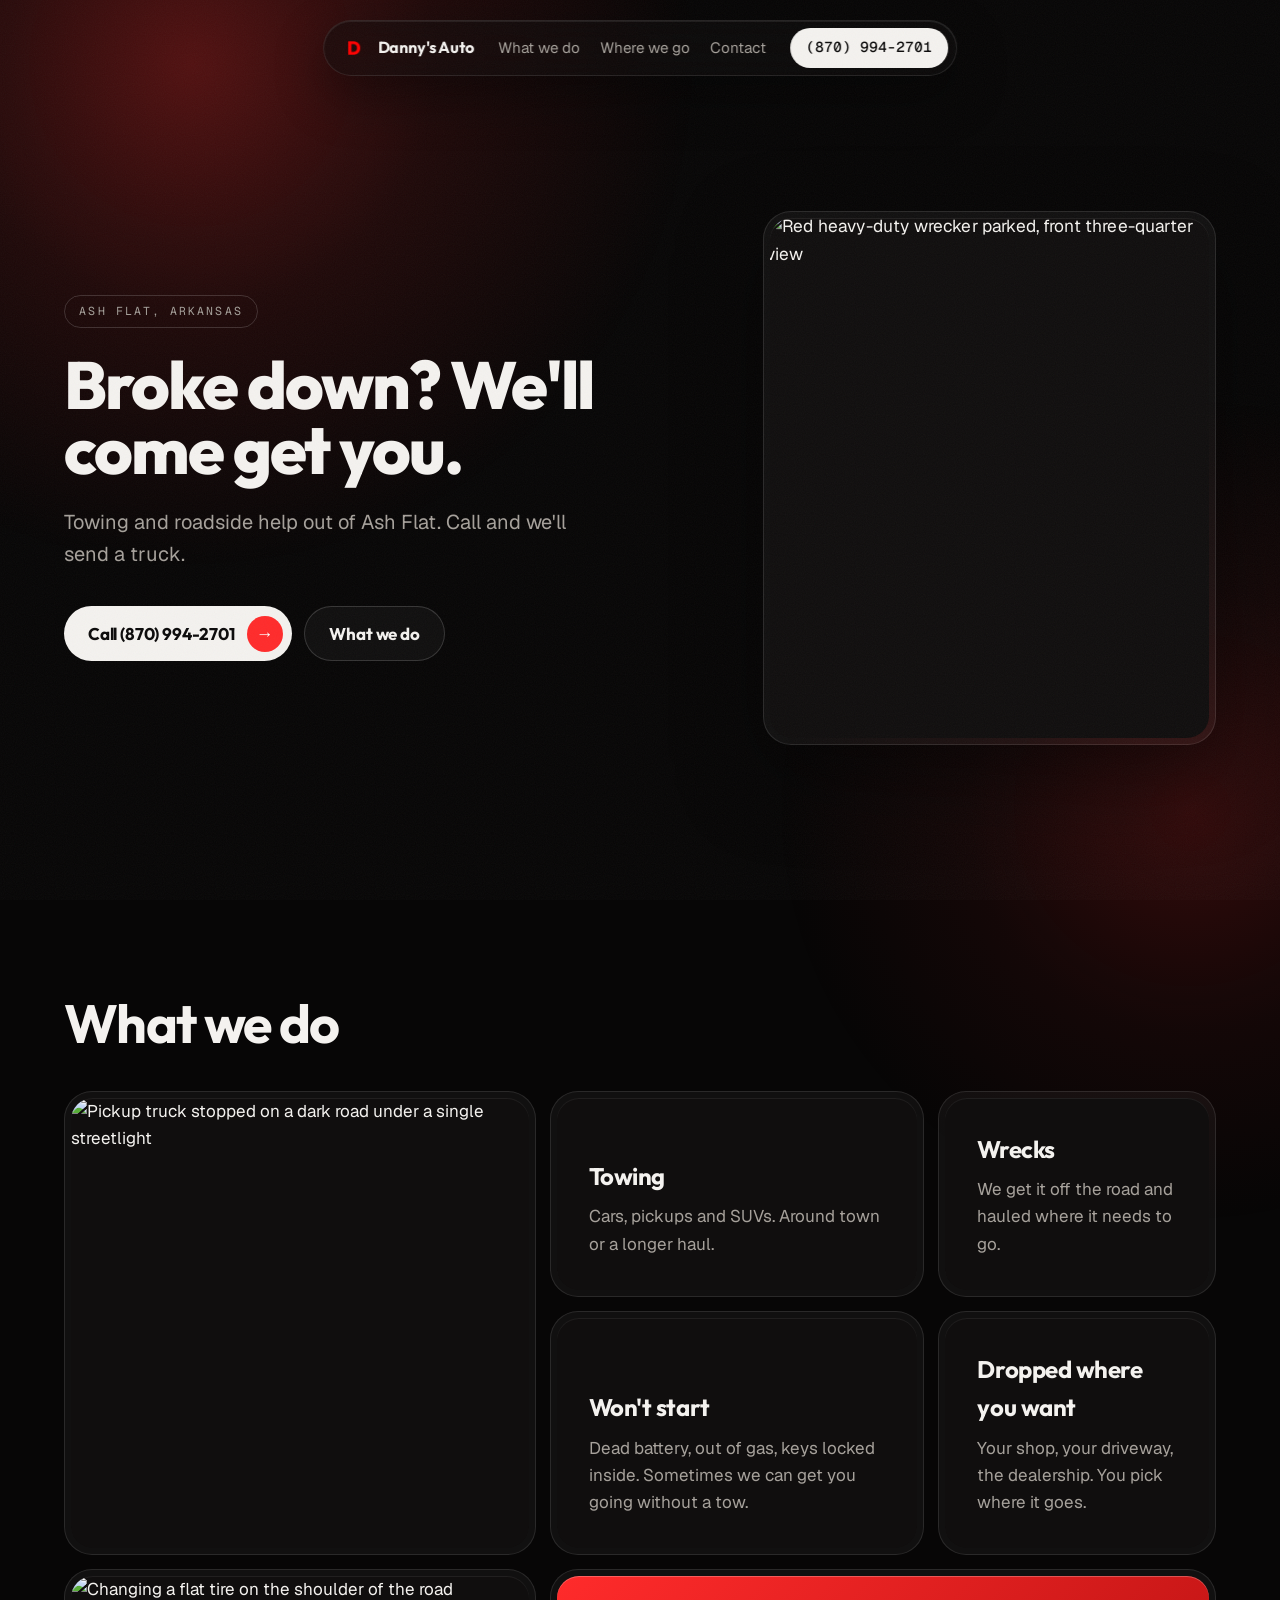
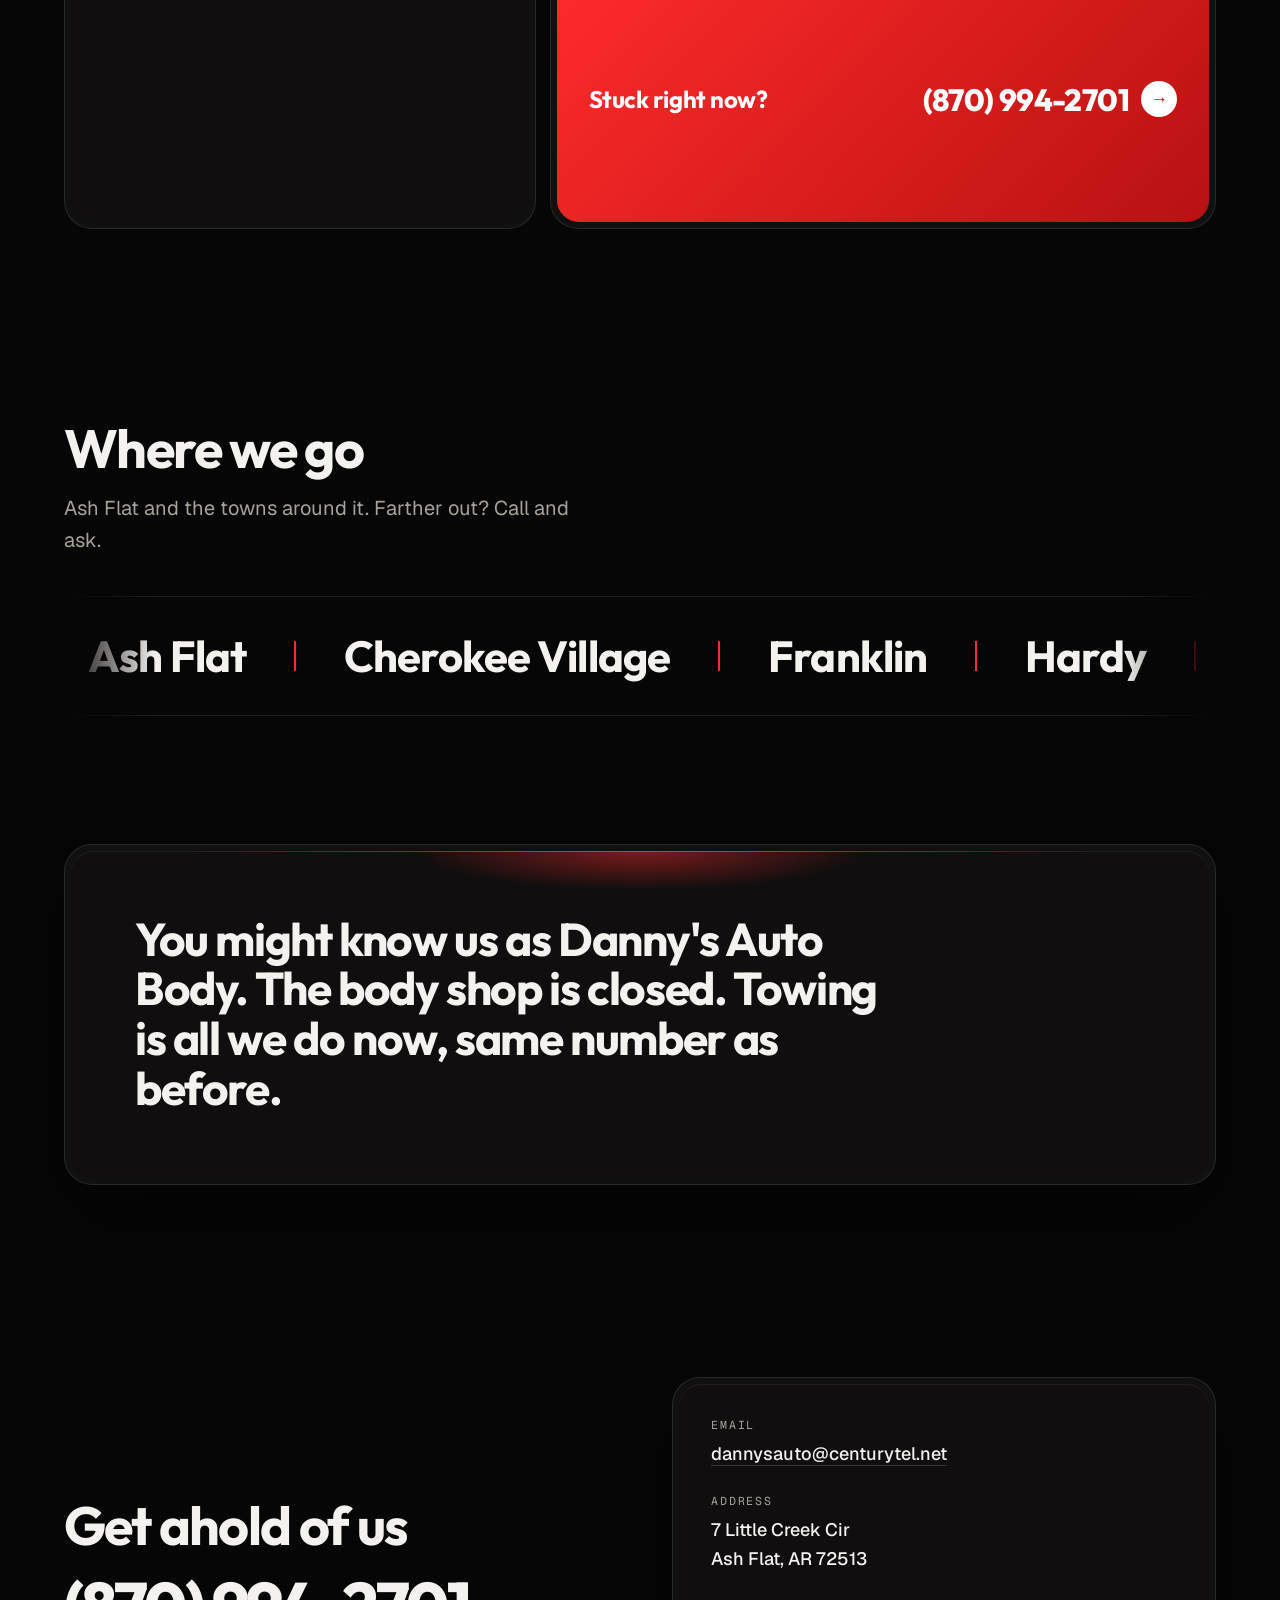
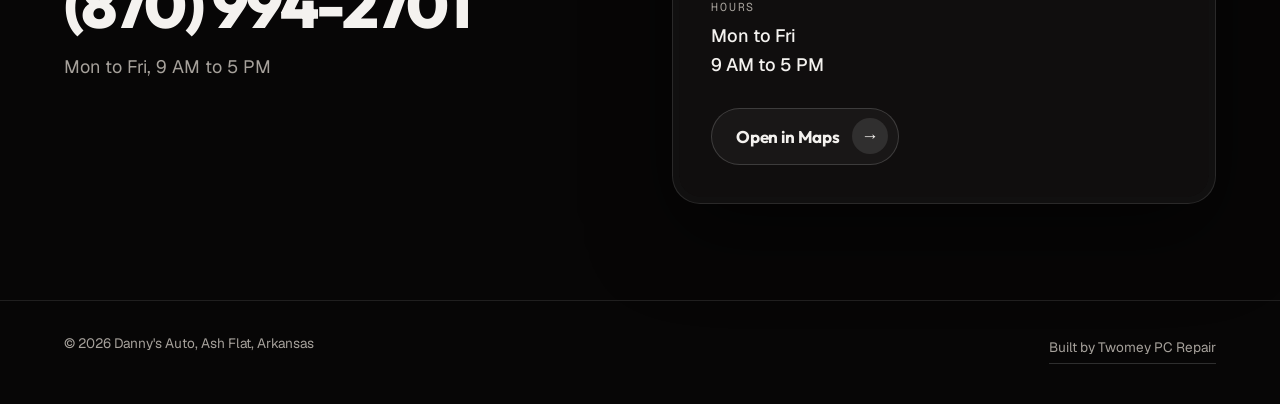
==== commit 813eb09b: "feat(holidays): automatic holiday greeting pill with computed dates, preview switch and gates G12-G1" ====
--- a/index.html
+++ b/index.html
@@ -85,7 +85,68 @@
 
 <section class="hero" aria-labelledby="hero-title">
   <div class="hero-copy">
-    <span class="chip reveal">Ash Flat, Arkansas</span>
+    <div class="chips reveal">
+      <span class="chip">Ash Flat, Arkansas</span>
+      <span class="chip chip-holiday" id="holiday" hidden></span>
+    </div>
+    <script id="holiday-script">
+    /* Holiday greeting. Dates are computed, nothing to update each year. Preview any day with ?holiday=YYYY-MM-DD */
+    (function (root) {
+      var DAY = 86400000;
+      var NAME = "Danny's Auto";
+      // nth weekday of a month. dow: 0 Sunday to 6 Saturday. n: 1 to 4, or -1 for the last one.
+      function nth(y, m, dow, n) {
+        if (n > 0) { var first = new Date(y, m, 1); return new Date(y, m, 1 + ((dow - first.getDay() + 7) % 7) + (n - 1) * 7); }
+        var last = new Date(y, m + 1, 0); return new Date(y, m, last.getDate() - ((last.getDay() - dow + 7) % 7));
+      }
+      // Gregorian Easter (anonymous algorithm).
+      function easter(y) {
+        var a = y % 19, b = Math.floor(y / 100), c = y % 100, d = Math.floor(b / 4), e = b % 4, f = Math.floor((b + 8) / 25),
+          g = Math.floor((b - f + 1) / 3), h = (19 * a + b - d - g + 15) % 30, i = Math.floor(c / 4), k = c % 4,
+          l = (32 + 2 * e + 2 * i - h - k) % 7, m = Math.floor((a + 11 * h + 22 * l) / 451),
+          month = Math.floor((h + l - 7 * m + 114) / 31), day = ((h + l - 7 * m + 114) % 31) + 1;
+        return new Date(y, month - 1, day);
+      }
+      // before = how many days ahead of the holiday the greeting starts. It always ends at the close of the holiday itself.
+      function list(y) {
+        var happy = function (what) { return "Happy " + what + " from " + NAME + "."; };
+        return [
+          { key: "newyear", date: new Date(y, 0, 1), before: 2, text: happy("New Year") },
+          { key: "mlk", date: nth(y, 0, 1, 3), before: 3, text: "Honoring Dr. King this Martin Luther King Jr. Day." },
+          { key: "valentines", date: new Date(y, 1, 14), before: 3, text: happy("Valentine's Day") },
+          { key: "presidents", date: nth(y, 1, 1, 3), before: 3, text: happy("Presidents Day") },
+          { key: "stpatricks", date: new Date(y, 2, 17), before: 3, text: happy("St. Patrick's Day") },
+          { key: "easter", date: easter(y), before: 3, text: happy("Easter") },
+          { key: "mothers", date: nth(y, 4, 0, 2), before: 3, text: happy("Mother's Day") },
+          { key: "memorial", date: nth(y, 4, 1, -1), before: 3, text: "Remembering those who served this Memorial Day." },
+          { key: "juneteenth", date: new Date(y, 5, 19), before: 3, text: happy("Juneteenth") },
+          { key: "fathers", date: nth(y, 5, 0, 3), before: 3, text: happy("Father's Day") },
+          { key: "july4", date: new Date(y, 6, 4), before: 3, text: happy("Fourth of July") },
+          { key: "labor", date: nth(y, 8, 1, 1), before: 3, text: happy("Labor Day") },
+          { key: "halloween", date: new Date(y, 9, 31), before: 3, text: happy("Halloween") },
+          { key: "veterans", date: new Date(y, 10, 11), before: 3, text: "Thank you, veterans, from " + NAME + "." },
+          { key: "thanksgiving", date: nth(y, 10, 4, 4), before: 6, text: "Happy Thanksgiving. On the road this week? Save our number." },
+          { key: "christmas", date: new Date(y, 11, 25), before: 7, text: "Merry Christmas. On the road this week? Save our number." }
+        ];
+      }
+      // The holiday whose window covers this date, nearest one wins. Null most of the year.
+      function current(now) {
+        var today = new Date(now.getFullYear(), now.getMonth(), now.getDate()), best = null;
+        list(today.getFullYear()).concat(list(today.getFullYear() + 1)).forEach(function (h) {
+          var diff = Math.round((h.date - today) / DAY);
+          if (diff >= 0 && diff <= h.before && (!best || diff < best.diff)) best = { key: h.key, text: h.text, diff: diff };
+        });
+        return best;
+      }
+      root.dannysHoliday = { list: list, current: current };
+      if (root.document) {
+        var q = /[?&]holiday=(\d{4})-(\d{2})-(\d{2})/.exec(root.location.search);
+        var when = q ? new Date(+q[1], +q[2] - 1, +q[3], 12) : new Date();
+        var hit = current(when), el = root.document.getElementById("holiday");
+        if (hit && el) { el.textContent = hit.text; el.hidden = false; }
+      }
+    })(typeof window !== "undefined" ? window : globalThis);
+    </script>
     <h1 id="hero-title" class="reveal" style="--i:1">Broke down? We'll come get you.</h1>
     <p class="lead reveal" style="--i:2">Towing and roadside help out of Ash Flat. Call and we'll send a truck.</p>
     <div class="actions reveal" style="--i:3">
--- a/style.css
+++ b/style.css
@@ -135,10 +135,16 @@
   min-height: min(100dvh, 960px);
 }
 .chip {
-  display: inline-block; margin-bottom: 1.5rem;
+  display: inline-block;
   font-family: var(--mono); font-size: 0.72rem; text-transform: uppercase; letter-spacing: 0.18em;
   padding: 0.4rem 0.9rem; border-radius: 999px;
   border: 1px solid var(--line-strong); color: var(--muted);
+}
+.chips { display: flex; flex-wrap: wrap; gap: 0.5rem; margin-bottom: 1.5rem; }
+.chip[hidden] { display: none; }
+.chip-holiday {
+  font-family: var(--body); font-size: 0.875rem; text-transform: none; letter-spacing: 0;
+  color: var(--text); border-color: rgba(255, 43, 43, 0.6); background: rgba(255, 43, 43, 0.08); border-radius: 1.25rem;
 }
 .hero h1 { margin-bottom: 1.5rem; max-width: 14ch; }
 .hero .lead { margin-bottom: 2.25rem; }
